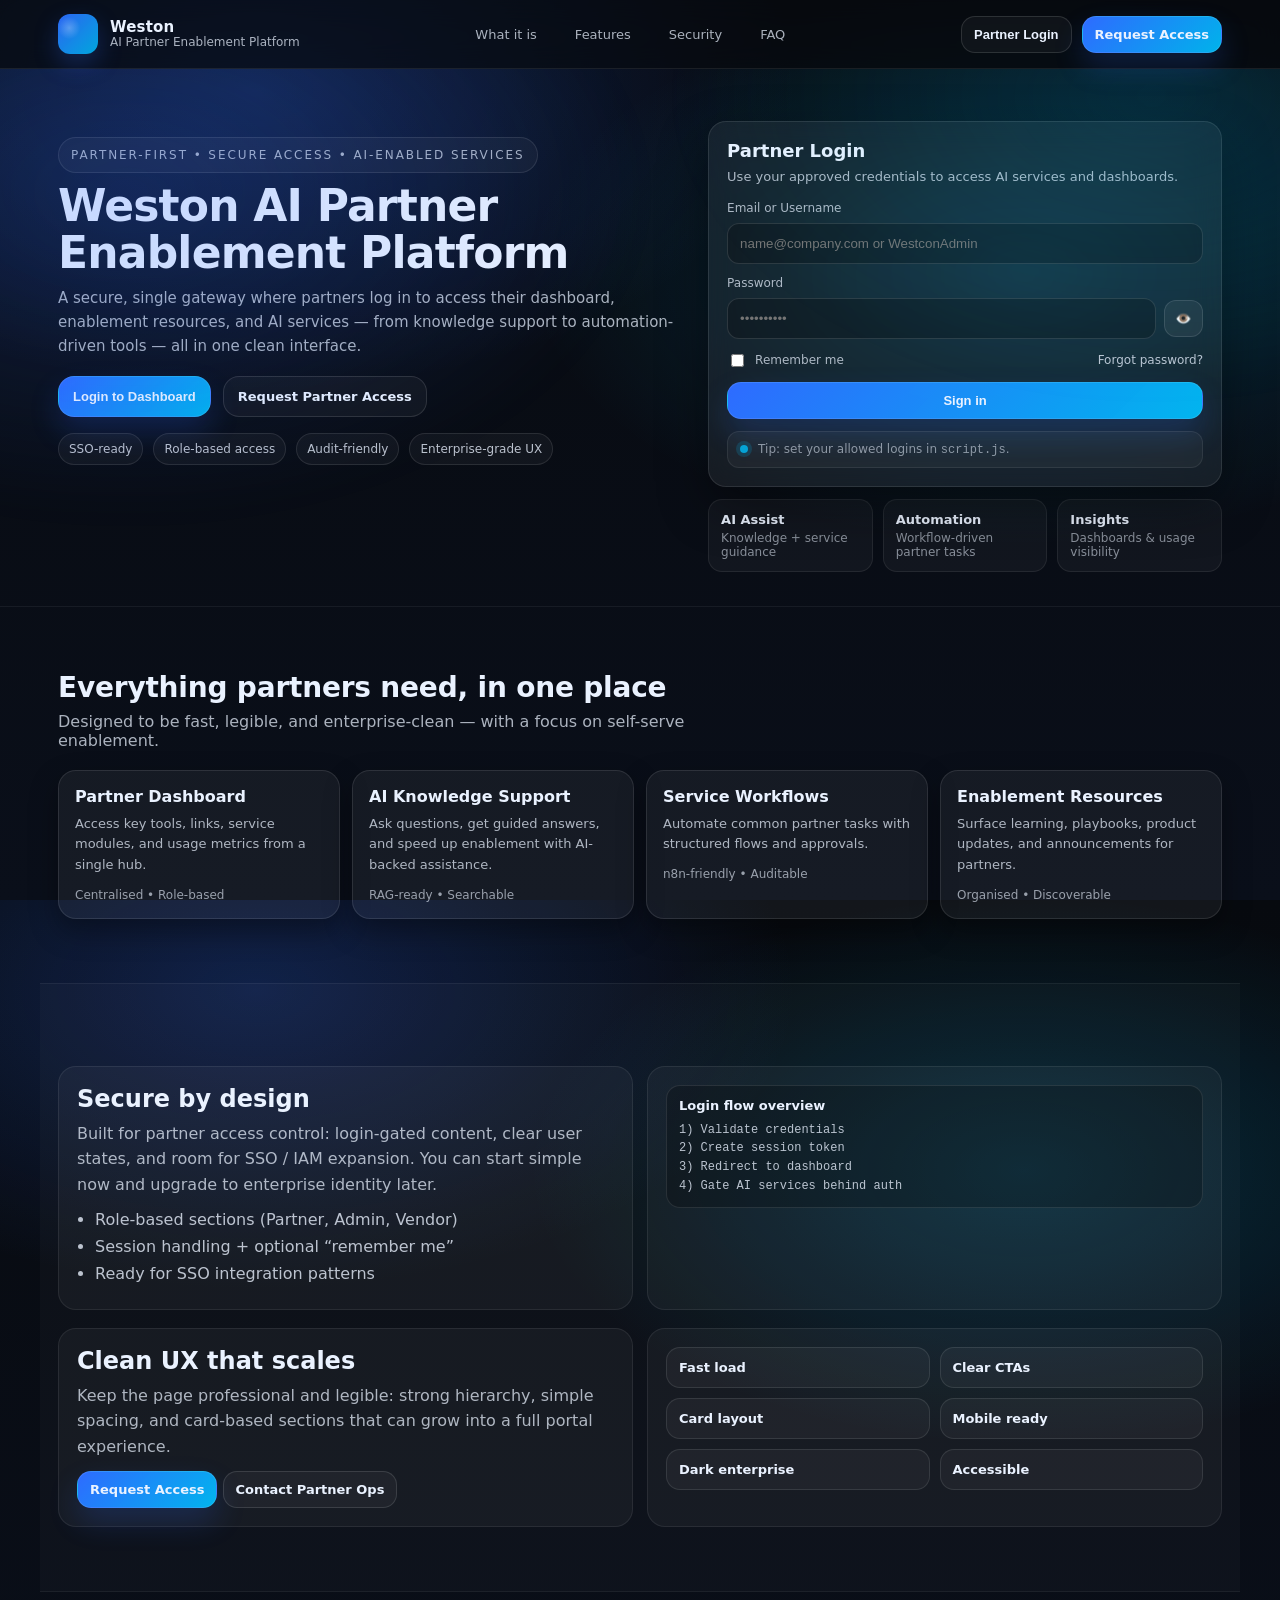
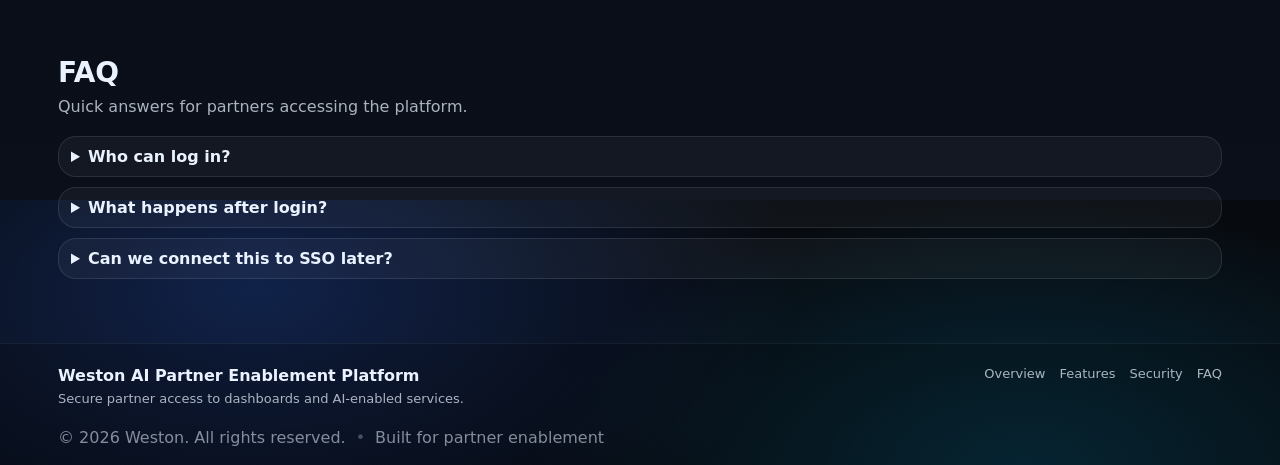
==== index.html @ 0a72ae4d "Update index.html" ====
<!DOCTYPE html>
<html lang="en">
<head>
  <meta charset="UTF-8" />
  <meta name="viewport" content="width=device-width, initial-scale=1.0"/>
  <title>Weston AI Partner Enablement Platform</title>
  <link rel="stylesheet" href="style.css"/>
</head>
<body>
  <!-- Top Nav -->
  <header class="topbar">
    <div class="topbar-inner">
      <a class="brand" href="#">
        <span class="brand-mark" aria-hidden="true"></span>
        <span class="brand-text">
          <span class="brand-name">Weston</span>
          <span class="brand-sub">AI Partner Enablement Platform</span>
        </span>
      </a>

      <nav class="nav">
        <a href="#what" class="nav-link">What it is</a>
        <a href="#features" class="nav-link">Features</a>
        <a href="#security" class="nav-link">Security</a>
        <a href="#faq" class="nav-link">FAQ</a>
      </nav>

      <div class="nav-actions">
        <button class="btn btn-ghost" id="openLoginTop">Partner Login</button>
        <a class="btn btn-primary" href="#request">Request Access</a>
      </div>

      <button class="hamburger" id="hamburger" aria-label="Open menu">
        <span></span><span></span><span></span>
      </button>
    </div>

    <div class="mobile-nav hidden" id="mobileNav">
      <a href="#what" class="mobile-link">What it is</a>
      <a href="#features" class="mobile-link">Features</a>
      <a href="#security" class="mobile-link">Security</a>
      <a href="#faq" class="mobile-link">FAQ</a>
      <div class="mobile-actions">
        <button class="btn btn-ghost" id="openLoginMobile">Partner Login</button>
        <a class="btn btn-primary" href="#request">Request Access</a>
      </div>
    </div>
  </header>

  <!-- Hero -->
  <main class="page">
    <section class="hero">
      <div class="hero-inner">
        <div class="hero-copy">
          <p class="eyebrow">Partner-first • Secure access • AI-enabled services</p>
          <h1 class="hero-title">Weston AI Partner Enablement Platform</h1>
          <p class="hero-lead" id="what">
            A secure, single gateway where partners log in to access their dashboard, enablement resources,
            and AI services — from knowledge support to automation-driven tools — all in one clean interface.
          </p>

          <div class="hero-cta">
            <button class="btn btn-primary btn-lg" id="openLoginHero">Login to Dashboard</button>
            <a class="btn btn-ghost btn-lg" href="#request">Request Partner Access</a>
          </div>

          <div class="hero-trust">
            <div class="trust-pill">SSO-ready</div>
            <div class="trust-pill">Role-based access</div>
            <div class="trust-pill">Audit-friendly</div>
            <div class="trust-pill">Enterprise-grade UX</div>
          </div>
        </div>

        <div class="hero-panel">
          <div class="panel-card">
            <div class="panel-head">
              <h3>Partner Login</h3>
              <p>Use your approved credentials to access AI services and dashboards.</p>
            </div>

            <form class="login-form" id="loginForm" autocomplete="on">
              <label class="field">
                <span>Email or Username</span>
                <input type="text" id="email" placeholder="name@company.com or WestconAdmin" required />
              </label>

              <label class="field">
                <span>Password</span>
                <div class="password-wrap">
                  <input type="password" id="password" placeholder="••••••••••" required />
                  <button type="button" class="icon-btn" id="togglePw" aria-label="Show password">👁️</button>
                </div>
              </label>

              <div class="form-row">
                <label class="check">
                  <input type="checkbox" id="remember" />
                  <span>Remember me</span>
                </label>
                <a class="link" href="#" id="forgotLink">Forgot password?</a>
              </div>

              <button type="submit" class="btn btn-primary btn-block">Sign in</button>

              <div class="form-hint">
                <span class="dot"></span>
                <span id="loginHint">Tip: set your allowed logins in <code>script.js</code>.</span>
              </div>

              <div class="alert hidden" id="alert"></div>

              <div class="success hidden" id="successBox">
                <div class="success-title">Login successful</div>
                <div class="success-sub">You can proceed to your partner dashboard.</div>
                <a class="btn btn-ghost btn-block" href="dashboard.html">Continue to Dashboard</a>
              </div>
            </form>
          </div>

          <div class="panel-mini">
            <div class="mini-item">
              <div class="mini-kpi">AI Assist</div>
              <div class="mini-desc">Knowledge + service guidance</div>
            </div>
            <div class="mini-item">
              <div class="mini-kpi">Automation</div>
              <div class="mini-desc">Workflow-driven partner tasks</div>
            </div>
            <div class="mini-item">
              <div class="mini-kpi">Insights</div>
              <div class="mini-desc">Dashboards & usage visibility</div>
            </div>
          </div>
        </div>
      </div>

      <div class="hero-bg" aria-hidden="true"></div>
    </section>

    <!-- Feature Cards -->
    <section class="section" id="features">
      <div class="section-head">
        <h2>Everything partners need, in one place</h2>
        <p>Designed to be fast, legible, and enterprise-clean — with a focus on self-serve enablement.</p>
      </div>

      <div class="cards">
        <article class="card">
          <h3>Partner Dashboard</h3>
          <p>Access key tools, links, service modules, and usage metrics from a single hub.</p>
          <div class="card-meta">Centralised • Role-based</div>
        </article>

        <article class="card">
          <h3>AI Knowledge Support</h3>
          <p>Ask questions, get guided answers, and speed up enablement with AI-backed assistance.</p>
          <div class="card-meta">RAG-ready • Searchable</div>
        </article>

        <article class="card">
          <h3>Service Workflows</h3>
          <p>Automate common partner tasks with structured flows and approvals.</p>
          <div class="card-meta">n8n-friendly • Auditable</div>
        </article>

        <article class="card">
          <h3>Enablement Resources</h3>
          <p>Surface learning, playbooks, product updates, and announcements for partners.</p>
          <div class="card-meta">Organised • Discoverable</div>
        </article>
      </div>
    </section>

    <!-- Alternating Blocks -->
    <section class="section alt" id="security">
      <div class="alt-row">
        <div class="alt-copy">
          <h2>Secure by design</h2>
          <p>
            Built for partner access control: login-gated content, clear user states, and room for SSO / IAM expansion.
            You can start simple now and upgrade to enterprise identity later.
          </p>
          <ul class="ticks">
            <li>Role-based sections (Partner, Admin, Vendor)</li>
            <li>Session handling + optional “remember me”</li>
            <li>Ready for SSO integration patterns</li>
          </ul>
        </div>
        <div class="alt-box">
          <div class="codebox">
            <div class="codebox-title">Login flow overview</div>
            <pre><code>1) Validate credentials
2) Create session token
3) Redirect to dashboard
4) Gate AI services behind auth</code></pre>
          </div>
        </div>
      </div>

      <div class="alt-row reverse">
        <div class="alt-copy">
          <h2>Clean UX that scales</h2>
          <p>
            Keep the page professional and legible: strong hierarchy, simple spacing, and card-based sections that can
            grow into a full portal experience.
          </p>
          <div class="cta-inline" id="request">
            <a class="btn btn-primary" href="#">Request Access</a>
            <a class="btn btn-ghost" href="#">Contact Partner Ops</a>
          </div>
        </div>
        <div class="alt-box">
          <div class="grid-badges">
            <div class="badge">Fast load</div>
            <div class="badge">Clear CTAs</div>
            <div class="badge">Card layout</div>
            <div class="badge">Mobile ready</div>
            <div class="badge">Dark enterprise</div>
            <div class="badge">Accessible</div>
          </div>
        </div>
      </div>
    </section>

    <!-- FAQ -->
    <section class="section" id="faq">
      <div class="section-head">
        <h2>FAQ</h2>
        <p>Quick answers for partners accessing the platform.</p>
      </div>

      <div class="faq">
        <details class="faq-item">
          <summary>Who can log in?</summary>
          <p>Approved partners with credentials provisioned by Partner Ops (or SSO when enabled).</p>
        </details>

        <details class="faq-item">
          <summary>What happens after login?</summary>
          <p>You’ll be redirected to your partner dashboard where AI services and tools are available.</p>
        </details>

        <details class="faq-item">
          <summary>Can we connect this to SSO later?</summary>
          <p>Yes — this front-end is designed to easily swap local login logic for SSO/IAM validation.</p>
        </details>
      </div>
    </section>

    <!-- Footer -->
    <footer class="footer">
      <div class="footer-inner">
        <div class="footer-left">
          <div class="footer-brand">Weston AI Partner Enablement Platform</div>
          <div class="footer-sub">Secure partner access to dashboards and AI-enabled services.</div>
        </div>
        <div class="footer-right">
          <a href="#what">Overview</a>
          <a href="#features">Features</a>
          <a href="#security">Security</a>
          <a href="#faq">FAQ</a>
        </div>
      </div>
      <div class="footer-bottom">
        <span>© <span id="year"></span> Weston. All rights reserved.</span>
        <span class="sep">•</span>
        <span class="muted">Built for partner enablement</span>
      </div>
    </footer>
  </main>

  <script src="script.js"></script>
</body>
</html>
---- style.css ----
:root{
  --bg0:#070A0F;
  --bg1:#0A0F1A;
  --panel: rgba(255,255,255,.06);
  --panel2: rgba(255,255,255,.08);
  --stroke: rgba(255,255,255,.10);
  --text:#EAF2FF;
  --muted: rgba(234,242,255,.72);
  --muted2: rgba(234,242,255,.55);

  /* Corporate accents (clean, enterprise) */
  --accent:#2E6BFF;
  --accent2:#00C2FF;
  --good:#2EE59D;
  --warn:#FFB020;

  --radius: 18px;
  --shadow: 0 18px 50px rgba(0,0,0,.40);
  --shadow2: 0 12px 28px rgba(0,0,0,.34);
  --max: 1200px;
}

*{ box-sizing:border-box; }
html,body{ height:100%; }
body{
  margin:0;
  font-family: ui-sans-serif, system-ui, -apple-system, Segoe UI, Roboto, Inter, Arial, sans-serif;
  color:var(--text);
  background:
    radial-gradient(900px 500px at 20% 10%, rgba(46,107,255,.24), transparent 60%),
    radial-gradient(900px 500px at 80% 30%, rgba(0,194,255,.18), transparent 55%),
    linear-gradient(180deg, var(--bg0), var(--bg1));
}

/* ===== Topbar ===== */
.topbar{
  position:sticky; top:0; z-index:40;
  backdrop-filter: blur(14px);
  background: rgba(7,10,15,.62);
  border-bottom: 1px solid rgba(255,255,255,.08);
}
.topbar-inner{
  max-width: var(--max);
  margin:0 auto;
  padding: 14px 18px;
  display:flex;
  align-items:center;
  justify-content:space-between;
  gap: 14px;
}

.brand{ display:flex; align-items:center; gap:12px; text-decoration:none; color:var(--text); }
.brand-mark{
  width:40px; height:40px; border-radius: 12px;
  background:
    radial-gradient(16px 16px at 28% 35%, rgba(255,255,255,.25), transparent 70%),
    linear-gradient(135deg, rgba(46,107,255,.95), rgba(0,194,255,.85));
  box-shadow: 0 10px 24px rgba(46,107,255,.25);
}
.brand-text{ display:flex; flex-direction:column; line-height:1.1; }
.brand-name{ font-weight:800; letter-spacing:.2px; font-size:15px; }
.brand-sub{ font-size:12px; color:var(--muted); }

.nav{ display:flex; gap:18px; align-items:center; }
.nav-link{
  color: var(--muted);
  text-decoration:none;
  font-size: 13px;
  padding: 8px 10px;
  border-radius: 10px;
}
.nav-link:hover{ background: rgba(255,255,255,.06); color: var(--text); }

.nav-actions{ display:flex; gap:10px; align-items:center; }

.hamburger{
  display:none;
  border: 1px solid rgba(255,255,255,.12);
  background: rgba(255,255,255,.06);
  border-radius: 12px;
  padding: 10px;
  cursor:pointer;
}
.hamburger span{ display:block; width:18px; height:2px; background: rgba(255,255,255,.8); margin:4px 0; }

.mobile-nav{
  max-width: var(--max);
  margin: 0 auto;
  padding: 0 18px 14px;
  display:flex;
  flex-direction:column;
  gap: 10px;
}
.mobile-link{
  color: var(--muted);
  text-decoration:none;
  padding: 10px 12px;
  border-radius: 12px;
  border: 1px solid rgba(255,255,255,.08);
  background: rgba(255,255,255,.04);
}
.mobile-link:hover{ color: var(--text); background: rgba(255,255,255,.06); }
.mobile-actions{ display:flex; gap:10px; }

/* ===== Layout ===== */
.page{ width:100%; }
.section{
  max-width: var(--max);
  margin: 0 auto;
  padding: 64px 18px;
}
.section-head{
  display:flex; flex-direction:column; gap:8px;
  margin-bottom: 20px;
}
.section-head h2{ margin:0; font-size: 28px; letter-spacing:-.2px; }
.section-head p{ margin:0; color: var(--muted); max-width: 70ch; }

/* ===== Hero ===== */
.hero{
  position:relative;
  overflow:hidden;
  border-bottom: 1px solid rgba(255,255,255,.06);
}
.hero-inner{
  max-width: var(--max);
  margin: 0 auto;
  padding: 52px 18px 34px;
  display:grid;
  grid-template-columns: 1.1fr .9fr;
  gap: 22px;
  align-items: start;
}
.hero-copy{ padding-top: 16px; }
.eyebrow{
  margin:0 0 10px;
  display:inline-flex;
  gap: 10px;
  font-size: 12px;
  letter-spacing:.16em;
  text-transform: uppercase;
  color: rgba(234,242,255,.70);
  border: 1px solid rgba(255,255,255,.10);
  background: rgba(255,255,255,.04);
  padding: 10px 12px;
  border-radius: 999px;
}
.hero-title{
  margin: 0 0 10px;
  font-size: 44px;
  line-height: 1.06;
  letter-spacing: -0.8px;
}
.hero-lead{
  margin: 0 0 18px;
  color: var(--muted);
  font-size: 15px;
  line-height: 1.6;
  max-width: 65ch;
}
.hero-cta{ display:flex; gap:12px; flex-wrap:wrap; margin-bottom: 16px; }
.hero-trust{ display:flex; gap:10px; flex-wrap:wrap; }
.trust-pill{
  font-size: 12px;
  color: rgba(234,242,255,.78);
  border: 1px solid rgba(255,255,255,.10);
  background: rgba(255,255,255,.04);
  padding: 8px 10px;
  border-radius: 999px;
}

.hero-panel{ display:flex; flex-direction:column; gap: 12px; }
.panel-card{
  border-radius: var(--radius);
  border: 1px solid rgba(255,255,255,.10);
  background: rgba(255,255,255,.06);
  backdrop-filter: blur(14px);
  box-shadow: var(--shadow);
  padding: 18px;
}
.panel-head h3{ margin:0 0 6px; font-size: 18px; }
.panel-head p{ margin:0; color: var(--muted); font-size: 13px; line-height:1.5; }

.panel-mini{
  display:grid;
  grid-template-columns: repeat(3, 1fr);
  gap: 10px;
}
.mini-item{
  border-radius: 14px;
  border: 1px solid rgba(255,255,255,.08);
  background: rgba(255,255,255,.04);
  padding: 12px;
}
.mini-kpi{ font-weight: 800; font-size: 13px; }
.mini-desc{ color: var(--muted2); font-size: 12px; margin-top: 4px; }

.hero-bg{
  position:absolute; inset:-40% -30%;
  background:
    radial-gradient(800px 500px at 25% 35%, rgba(46,107,255,.20), transparent 65%),
    radial-gradient(800px 500px at 75% 25%, rgba(0,194,255,.14), transparent 60%);
  filter: blur(18px);
  pointer-events:none;
}

/* ===== Forms ===== */
.login-form{ margin-top: 14px; display:flex; flex-direction:column; gap: 12px; }
.field{ display:flex; flex-direction:column; gap: 8px; }
.field span{ font-size: 12px; color: var(--muted); }
.field input{
  width:100%;
  padding: 12px 12px;
  border-radius: 12px;
  border: 1px solid rgba(255,255,255,.12);
  background: rgba(0,0,0,.22);
  color: var(--text);
  outline: none;
}
.field input:focus{
  border-color: rgba(46,107,255,.55);
  box-shadow: 0 0 0 4px rgba(46,107,255,.16);
}

.password-wrap{ display:flex; gap: 8px; align-items:center; }
.password-wrap input{ flex:1; }
.icon-btn{
  border: 1px solid rgba(255,255,255,.12);
  background: rgba(255,255,255,.06);
  color: var(--text);
  border-radius: 12px;
  padding: 10px 10px;
  cursor:pointer;
}
.icon-btn:hover{ background: rgba(255,255,255,.10); }

.form-row{
  display:flex;
  align-items:center;
  justify-content:space-between;
  gap: 10px;
}
.check{ display:flex; align-items:center; gap: 8px; color: var(--muted); font-size: 12px; }
.check input{ accent-color: var(--accent); }

.link{
  color: rgba(234,242,255,.78);
  font-size: 12px;
  text-decoration:none;
}
.link:hover{ color: var(--text); text-decoration:underline; }

.form-hint{
  display:flex; align-items:center; gap: 10px;
  font-size: 12px;
  color: var(--muted2);
  border: 1px solid rgba(255,255,255,.08);
  background: rgba(255,255,255,.04);
  padding: 10px 12px;
  border-radius: 12px;
}
.form-hint .dot{ width:8px; height:8px; border-radius: 999px; background: rgba(0,194,255,.8); box-shadow: 0 0 0 4px rgba(0,194,255,.16); }
code{ font-family: ui-monospace, SFMono-Regular, Menlo, Consolas, "Liberation Mono", monospace; font-size: 12px; }

.alert{
  border-radius: 12px;
  padding: 10px 12px;
  border: 1px solid rgba(255,176,32,.35);
  background: rgba(255,176,32,.10);
  color: rgba(255,236,204,.95);
  font-size: 12px;
}

.success{
  margin-top: 8px;
  border-radius: 14px;
  padding: 12px;
  border: 1px solid rgba(46,229,157,.28);
  background: rgba(46,229,157,.10);
}
.success-title{ font-weight: 800; }
.success-sub{ color: rgba(234,242,255,.75); font-size: 12px; margin: 4px 0 10px; }

/* ===== Buttons ===== */
.btn{
  border: 1px solid transparent;
  background: rgba(255,255,255,.06);
  color: var(--text);
  text-decoration:none;
  display:inline-flex;
  align-items:center;
  justify-content:center;
  gap: 10px;
  padding: 10px 12px;
  border-radius: 14px;
  cursor:pointer;
  font-weight: 700;
  font-size: 13px;
  transition: transform .08s ease, background .15s ease, border-color .15s ease;
}
.btn:hover{ transform: translateY(-1px); background: rgba(255,255,255,.09); }
.btn:active{ transform: translateY(0); }

.btn-primary{
  background: linear-gradient(135deg, rgba(46,107,255,1), rgba(0,194,255,.92));
  border-color: rgba(255,255,255,.10);
  box-shadow: 0 14px 30px rgba(46,107,255,.20);
}
.btn-primary:hover{ background: linear-gradient(135deg, rgba(46,107,255,1), rgba(0,194,255,1)); }

.btn-ghost{
  border-color: rgba(255,255,255,.12);
  background: rgba(255,255,255,.04);
}
.btn-lg{ padding: 12px 14px; border-radius: 16px; }
.btn-block{ width:100%; }

.hidden{ display:none !important; }

/* ===== Cards ===== */
.cards{
  display:grid;
  grid-template-columns: repeat(4, 1fr);
  gap: 12px;
}
.card{
  border-radius: var(--radius);
  border: 1px solid rgba(255,255,255,.10);
  background: rgba(255,255,255,.05);
  padding: 16px;
  box-shadow: var(--shadow2);
}
.card h3{ margin: 0 0 8px; font-size: 16px; }
.card p{ margin: 0 0 12px; color: var(--muted); font-size: 13px; line-height: 1.6; }
.card-meta{ color: rgba(234,242,255,.62); font-size: 12px; }

/* ===== Alternating blocks ===== */
.alt{
  border-top: 1px solid rgba(255,255,255,.06);
  border-bottom: 1px solid rgba(255,255,255,.06);
  background: rgba(255,255,255,.02);
}
.alt-row{
  display:grid;
  grid-template-columns: 1fr 1fr;
  gap: 14px;
  align-items: stretch;
  margin-top: 18px;
}
.alt-row.reverse{ grid-template-columns: 1fr 1fr; }
.alt-copy{
  border-radius: var(--radius);
  border: 1px solid rgba(255,255,255,.08);
  background: rgba(255,255,255,.04);
  padding: 18px;
}
.alt-copy h2{ margin:0 0 8px; }
.alt-copy p{ margin:0 0 12px; color: var(--muted); line-height:1.6; }

.ticks{ margin: 0; padding-left: 18px; color: rgba(234,242,255,.78); }
.ticks li{ margin: 8px 0; }

.alt-box{
  border-radius: var(--radius);
  border: 1px solid rgba(255,255,255,.08);
  background: rgba(255,255,255,.04);
  padding: 18px;
}
.codebox{
  border-radius: 14px;
  border: 1px solid rgba(255,255,255,.10);
  background: rgba(0,0,0,.22);
  padding: 12px;
}
.codebox-title{ font-weight: 800; font-size: 13px; margin-bottom: 8px; }
pre{ margin:0; overflow:auto; }
pre code{ color: rgba(234,242,255,.78); font-size: 12px; line-height:1.55; }

.grid-badges{
  display:grid;
  grid-template-columns: repeat(2, 1fr);
  gap: 10px;
}
.badge{
  border-radius: 14px;
  border: 1px solid rgba(255,255,255,.10);
  background: rgba(255,255,255,.04);
  padding: 12px;
  font-weight: 800;
  font-size: 13px;
}

/* ===== FAQ ===== */
.faq{ display:grid; gap: 10px; }
.faq-item{
  border-radius: var(--radius);
  border: 1px solid rgba(255,255,255,.10);
  background: rgba(255,255,255,.04);
  padding: 10px 12px;
}
.faq-item summary{
  cursor:pointer;
  font-weight: 800;
  outline:none;
}
.faq-item p{ margin: 10px 0 0; color: var(--muted); line-height:1.6; }

/* ===== Footer ===== */
.footer{
  border-top: 1px solid rgba(255,255,255,.06);
  background: rgba(0,0,0,.18);
}
.footer-inner{
  max-width: var(--max);
  margin: 0 auto;
  padding: 22px 18px;
  display:flex;
  align-items:flex-start;
  justify-content:space-between;
  gap: 16px;
}
.footer-brand{ font-weight: 900; }
.footer-sub{ color: var(--muted); margin-top: 6px; font-size: 13px; }
.footer-right{ display:flex; gap: 14px; flex-wrap:wrap; }
.footer-right a{ color: var(--muted); text-decoration:none; font-size: 13px; }
.footer-right a:hover{ color: var(--text); }

.footer-bottom{
  max-width: var(--max);
  margin: 0 auto;
  padding: 0 18px 18px;
  color: var(--muted2);
  display:flex;
  align-items:center;
  gap: 10px;
}
.sep{ opacity:.5; }
.muted{ color: var(--muted2); }

/* ===== Responsive ===== */
@media (max-width: 980px){
  .nav{ display:none; }
  .hamburger{ display:block; }
  .hero-inner{ grid-template-columns: 1fr; }
  .panel-mini{ grid-template-columns: 1fr; }
  .cards{ grid-template-columns: repeat(2, 1fr); }
  .alt-row{ grid-template-columns: 1fr; }
}
@media (max-width: 560px){
  .cards{ grid-template-columns: 1fr; }
  .nav-actions{ display:none; }
}
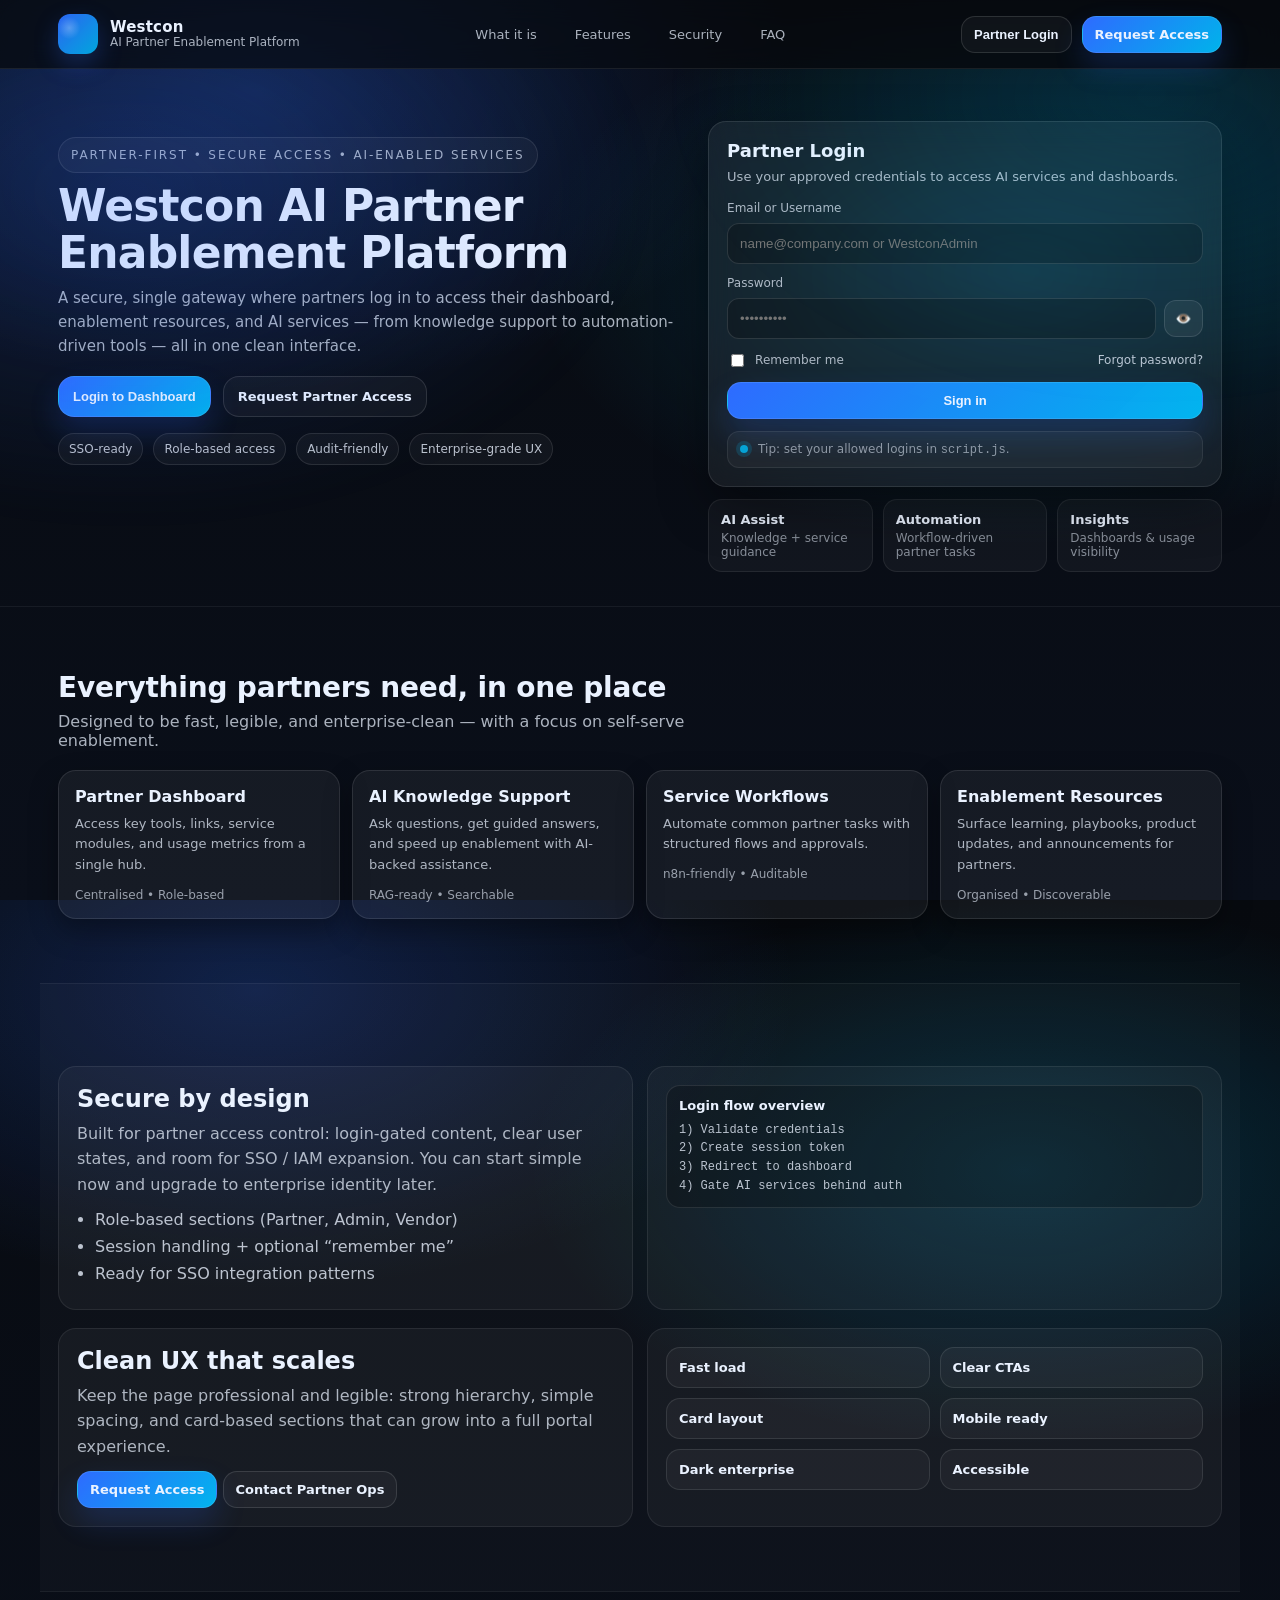
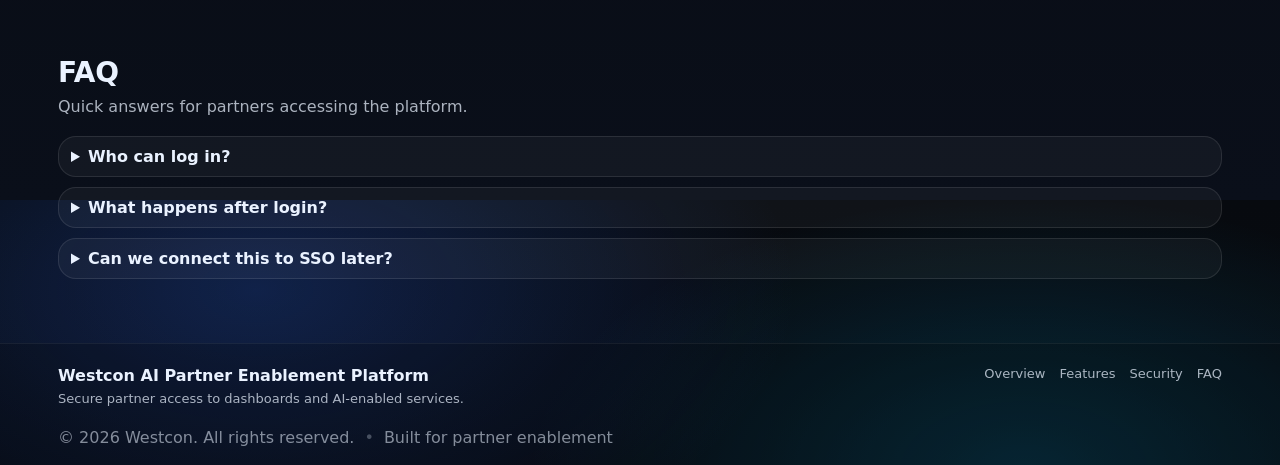
==== commit 33fb10eb: "Update index.html" ====
--- a/index.html
+++ b/index.html
@@ -3,7 +3,7 @@
 <head>
   <meta charset="UTF-8" />
   <meta name="viewport" content="width=device-width, initial-scale=1.0"/>
-  <title>Weston AI Partner Enablement Platform</title>
+  <title>Westcon AI Partner Enablement Platform</title>
   <link rel="stylesheet" href="style.css"/>
 </head>
 <body>
@@ -13,7 +13,7 @@
       <a class="brand" href="#">
         <span class="brand-mark" aria-hidden="true"></span>
         <span class="brand-text">
-          <span class="brand-name">Weston</span>
+          <span class="brand-name">Westcon</span>
           <span class="brand-sub">AI Partner Enablement Platform</span>
         </span>
       </a>
@@ -53,7 +53,7 @@
       <div class="hero-inner">
         <div class="hero-copy">
           <p class="eyebrow">Partner-first • Secure access • AI-enabled services</p>
-          <h1 class="hero-title">Weston AI Partner Enablement Platform</h1>
+          <h1 class="hero-title">Westcon AI Partner Enablement Platform</h1>
           <p class="hero-lead" id="what">
             A secure, single gateway where partners log in to access their dashboard, enablement resources,
             and AI services — from knowledge support to automation-driven tools — all in one clean interface.
@@ -113,7 +113,7 @@
               <div class="success hidden" id="successBox">
                 <div class="success-title">Login successful</div>
                 <div class="success-sub">You can proceed to your partner dashboard.</div>
-                <a class="btn btn-ghost btn-block" href="dashboard.html">Continue to Dashboard</a>
+                <a class="btn btn-ghost btn-block" href="userdashboard.html">Continue to Dashboard</a>
               </div>
             </form>
           </div>
@@ -252,7 +252,7 @@
     <footer class="footer">
       <div class="footer-inner">
         <div class="footer-left">
-          <div class="footer-brand">Weston AI Partner Enablement Platform</div>
+          <div class="footer-brand">Westcon AI Partner Enablement Platform</div>
           <div class="footer-sub">Secure partner access to dashboards and AI-enabled services.</div>
         </div>
         <div class="footer-right">
@@ -263,7 +263,7 @@
         </div>
       </div>
       <div class="footer-bottom">
-        <span>© <span id="year"></span> Weston. All rights reserved.</span>
+        <span>© <span id="year"></span> Westcon. All rights reserved.</span>
         <span class="sep">•</span>
         <span class="muted">Built for partner enablement</span>
       </div>
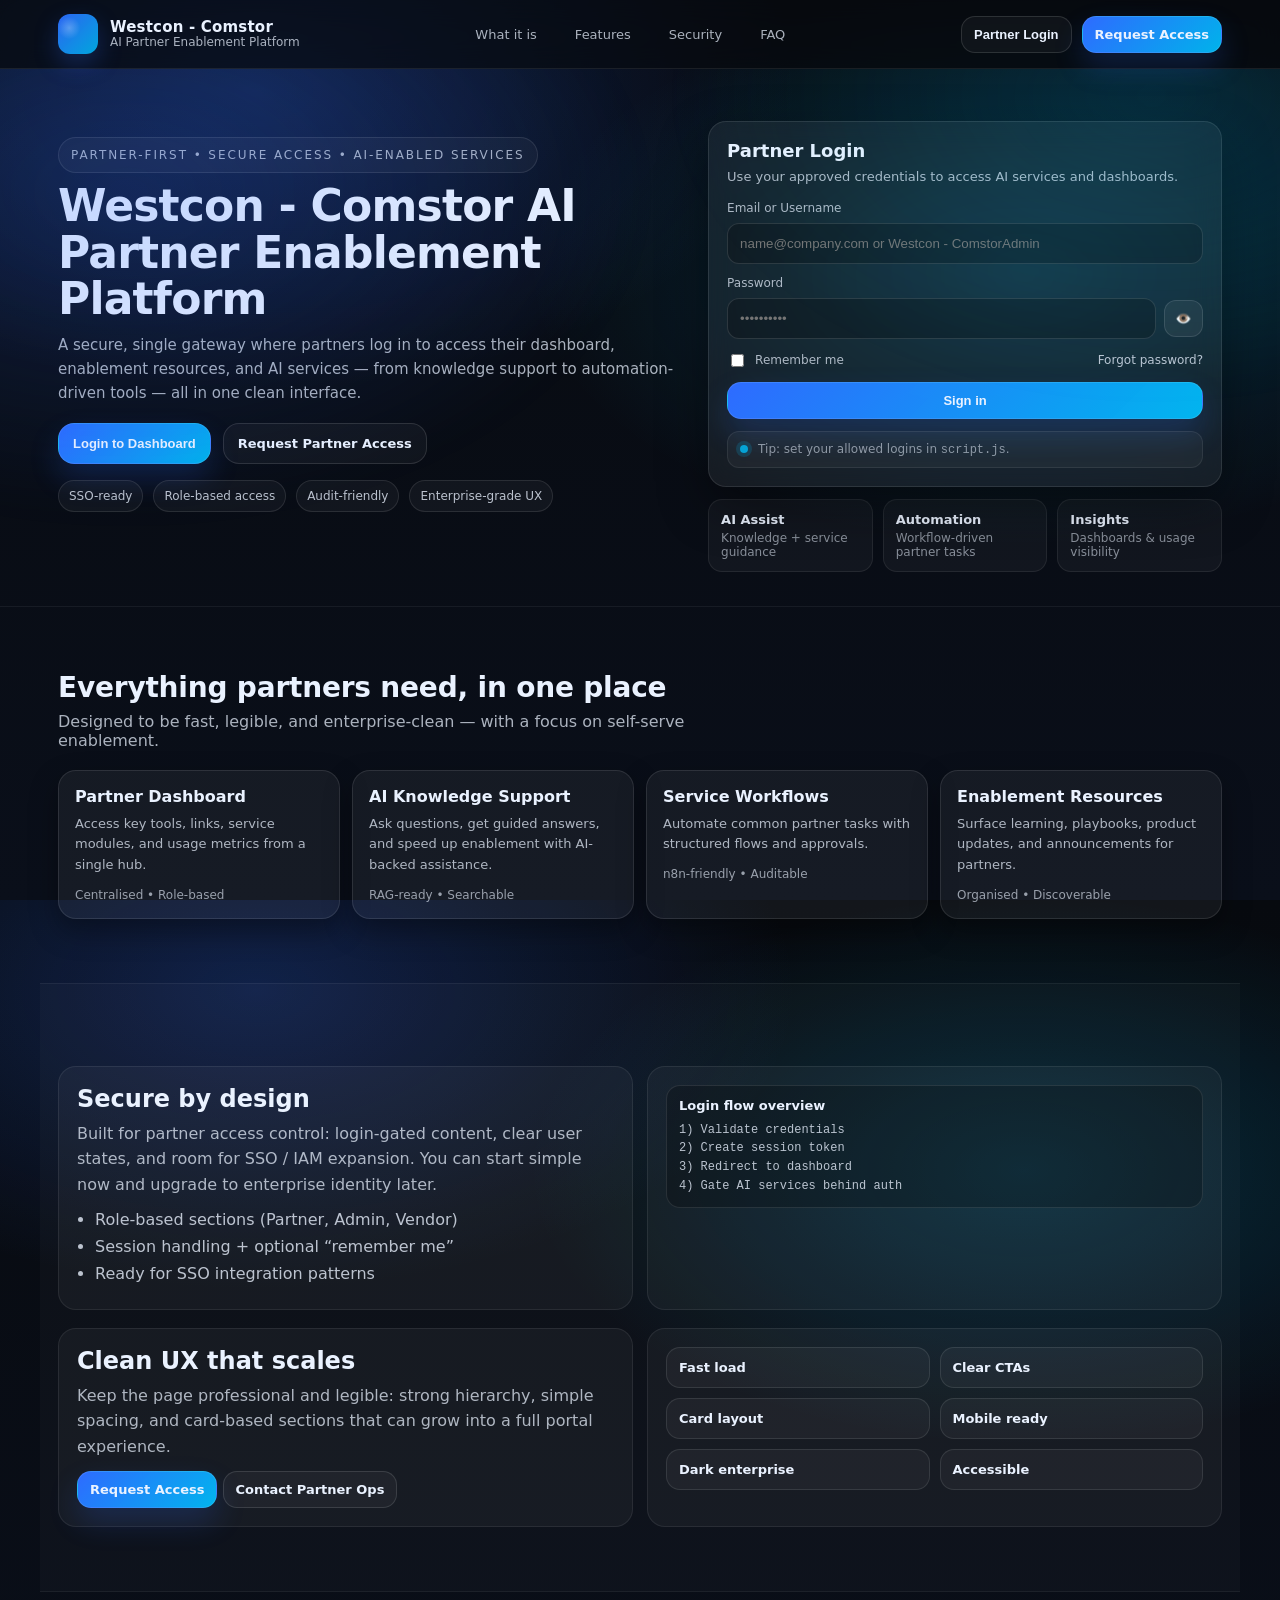
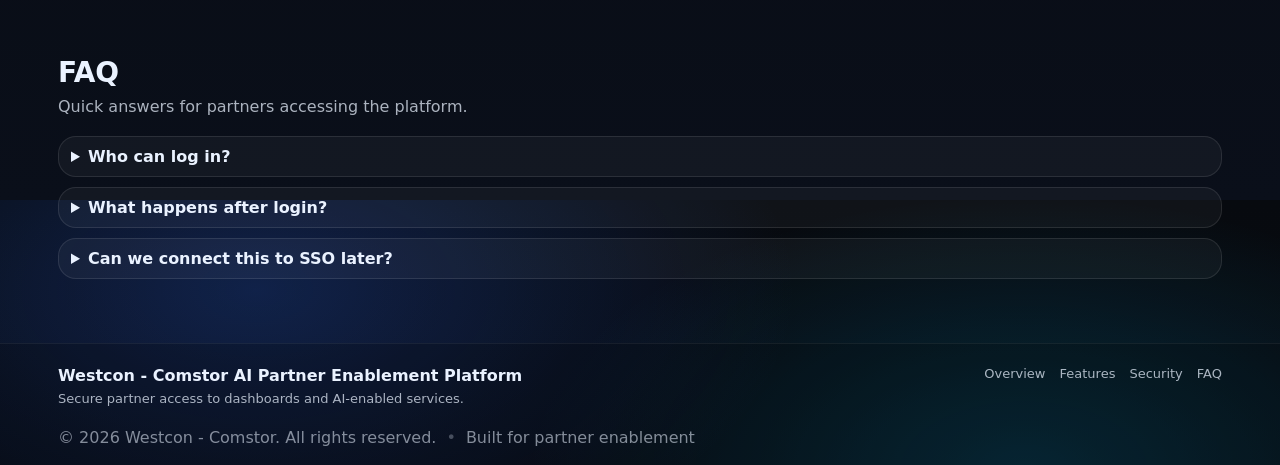
==== commit d8840ddf: "index.html" ====
--- a/index.html
+++ b/index.html
@@ -3,7 +3,7 @@
 <head>
   <meta charset="UTF-8" />
   <meta name="viewport" content="width=device-width, initial-scale=1.0"/>
-  <title>Westcon AI Partner Enablement Platform</title>
+  <title>Westcon - Comstor AI Partner Enablement Platform</title>
   <link rel="stylesheet" href="style.css"/>
 </head>
 <body>
@@ -13,7 +13,7 @@
       <a class="brand" href="#">
         <span class="brand-mark" aria-hidden="true"></span>
         <span class="brand-text">
-          <span class="brand-name">Westcon</span>
+          <span class="brand-name">Westcon - Comstor</span>
           <span class="brand-sub">AI Partner Enablement Platform</span>
         </span>
       </a>
@@ -53,7 +53,7 @@
       <div class="hero-inner">
         <div class="hero-copy">
           <p class="eyebrow">Partner-first • Secure access • AI-enabled services</p>
-          <h1 class="hero-title">Westcon AI Partner Enablement Platform</h1>
+          <h1 class="hero-title">Westcon - Comstor AI Partner Enablement Platform</h1>
           <p class="hero-lead" id="what">
             A secure, single gateway where partners log in to access their dashboard, enablement resources,
             and AI services — from knowledge support to automation-driven tools — all in one clean interface.
@@ -82,7 +82,7 @@
             <form class="login-form" id="loginForm" autocomplete="on">
               <label class="field">
                 <span>Email or Username</span>
-                <input type="text" id="email" placeholder="name@company.com or WestconAdmin" required />
+                <input type="text" id="email" placeholder="name@company.com or Westcon - ComstorAdmin" required />
               </label>
 
               <label class="field">
@@ -252,7 +252,7 @@
     <footer class="footer">
       <div class="footer-inner">
         <div class="footer-left">
-          <div class="footer-brand">Westcon AI Partner Enablement Platform</div>
+          <div class="footer-brand">Westcon - Comstor AI Partner Enablement Platform</div>
           <div class="footer-sub">Secure partner access to dashboards and AI-enabled services.</div>
         </div>
         <div class="footer-right">
@@ -263,7 +263,7 @@
         </div>
       </div>
       <div class="footer-bottom">
-        <span>© <span id="year"></span> Westcon. All rights reserved.</span>
+        <span>© <span id="year"></span> Westcon - Comstor. All rights reserved.</span>
         <span class="sep">•</span>
         <span class="muted">Built for partner enablement</span>
       </div>
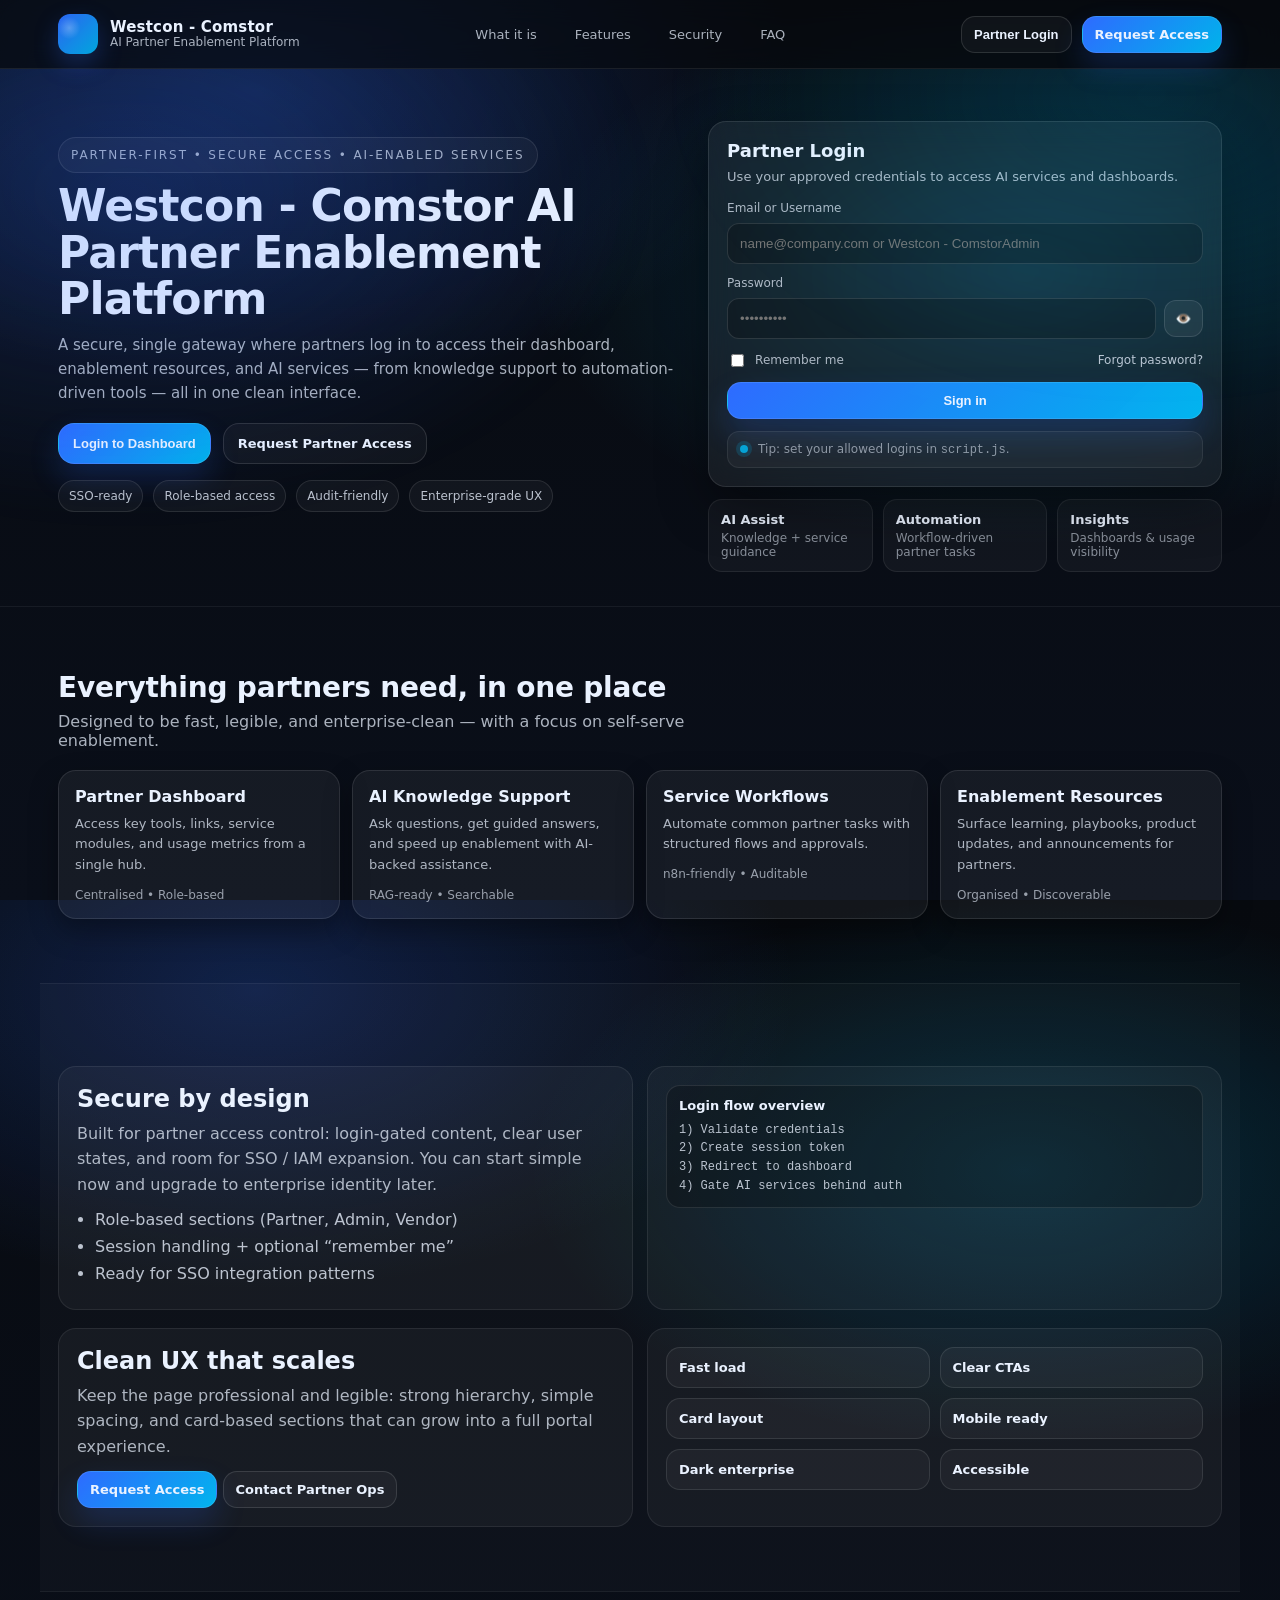
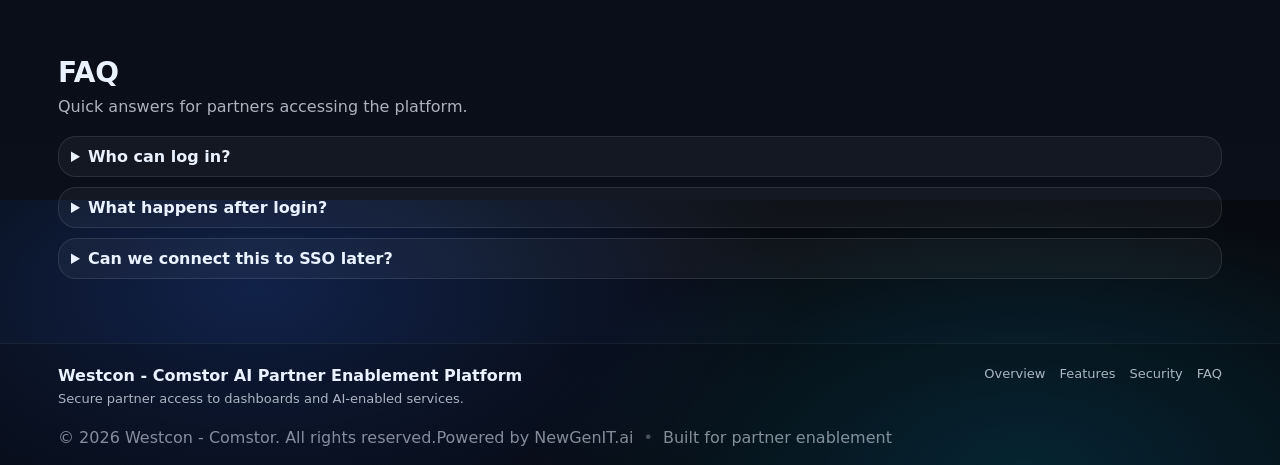
==== commit 075858f4: "index.html" ====
--- a/index.html
+++ b/index.html
@@ -263,7 +263,7 @@
         </div>
       </div>
       <div class="footer-bottom">
-        <span>© <span id="year"></span> Westcon - Comstor. All rights reserved.</span>
+        <span>© <span id="year"></span> Westcon - Comstor. All rights reserved.Powered by NewGenIT.ai</span>
         <span class="sep">•</span>
         <span class="muted">Built for partner enablement</span>
       </div>
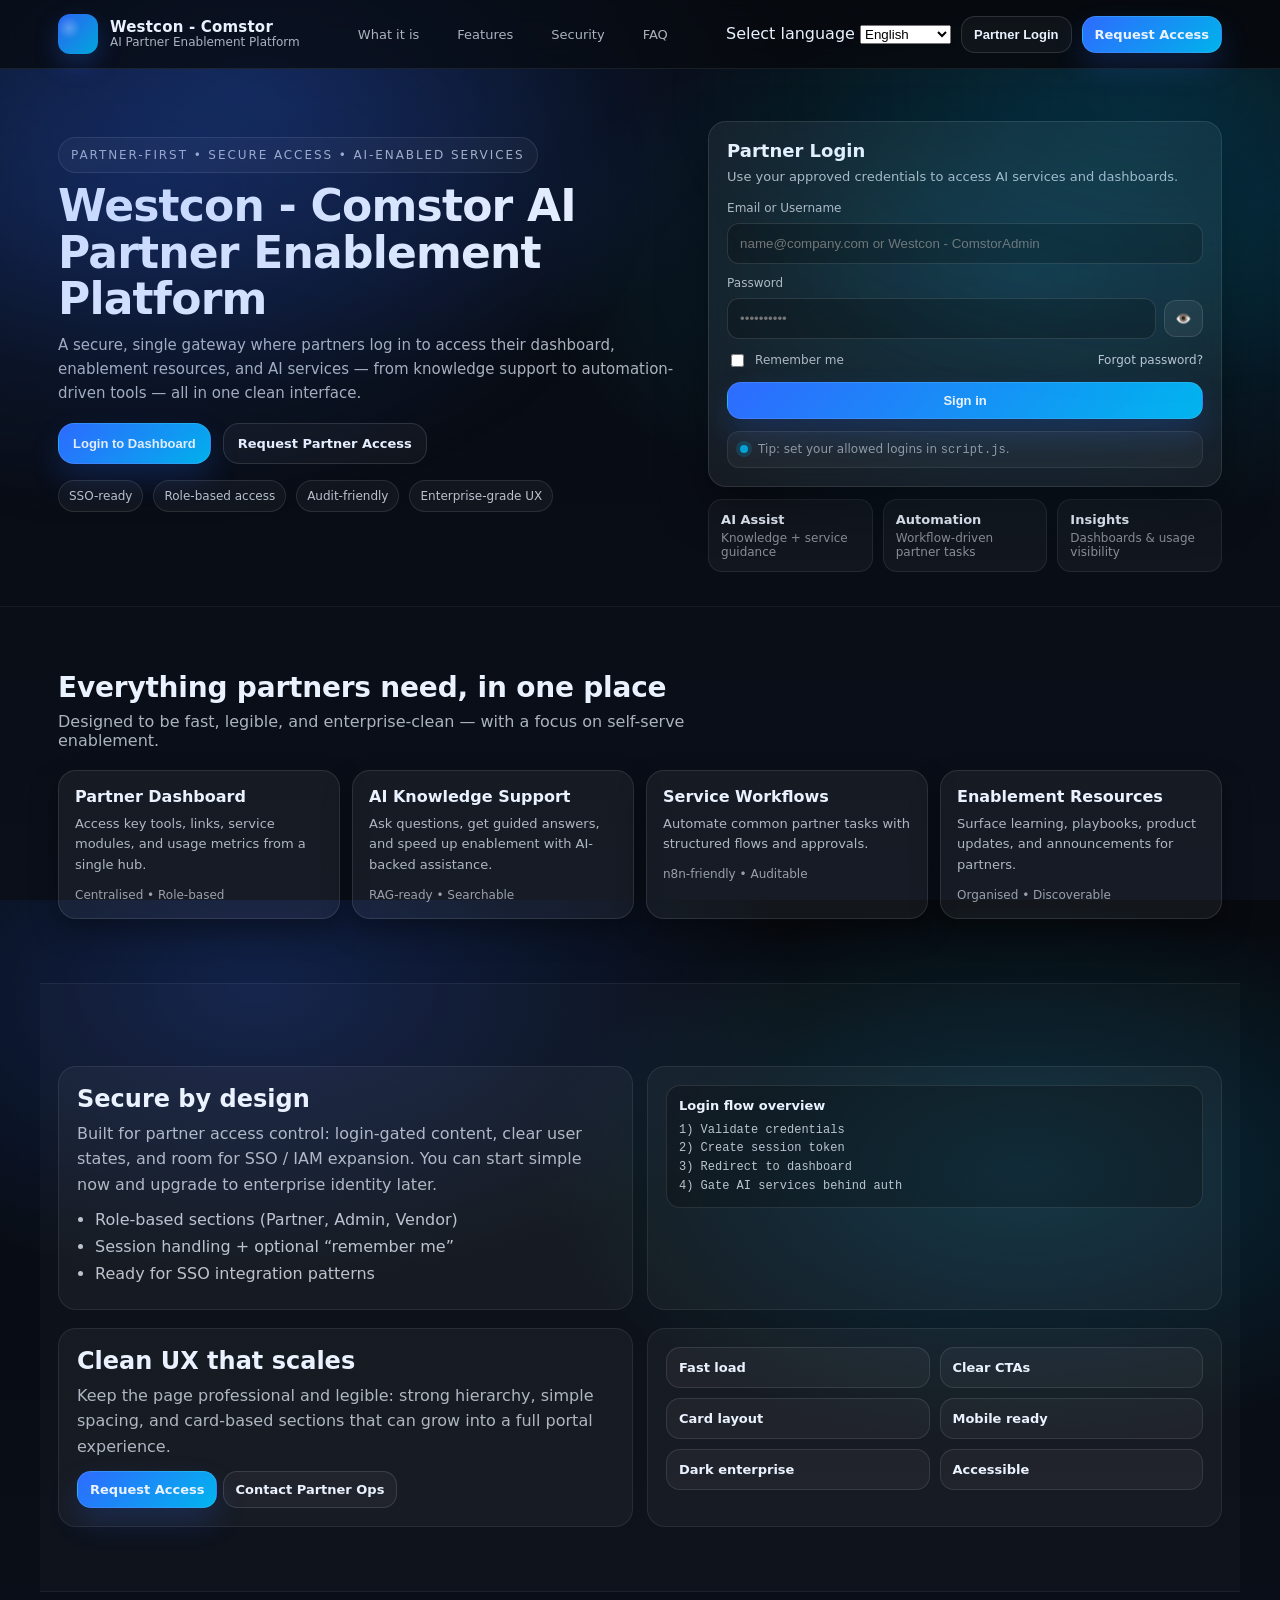
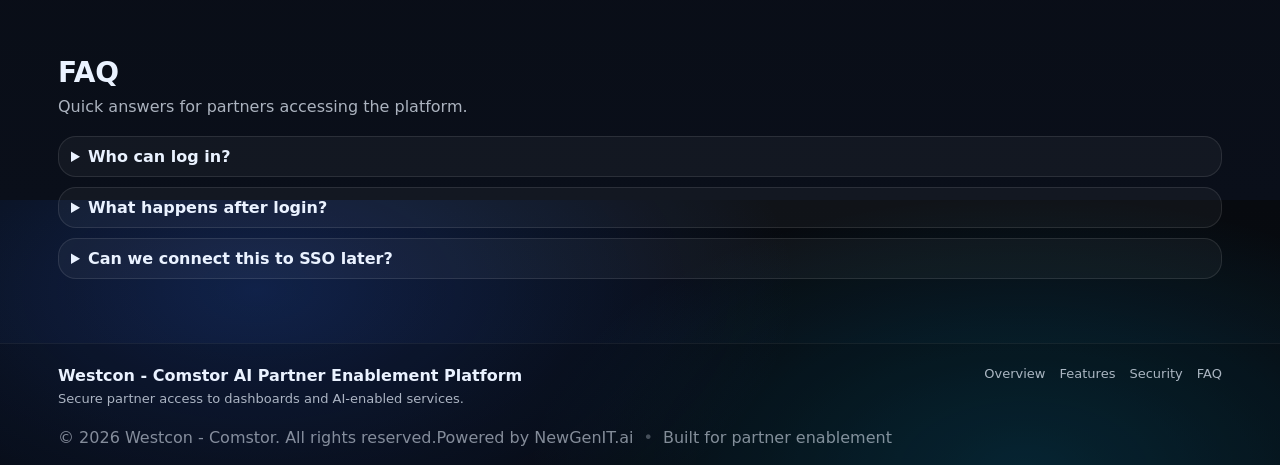
==== commit 010e7764: "Update index.html" ====
--- a/index.html
+++ b/index.html
@@ -19,15 +19,27 @@
       </a>
 
       <nav class="nav">
-        <a href="#what" class="nav-link">What it is</a>
-        <a href="#features" class="nav-link">Features</a>
-        <a href="#security" class="nav-link">Security</a>
-        <a href="#faq" class="nav-link">FAQ</a>
+        <a href="#what" class="nav-link"><span data-i18n="navWhat">What it is</span></a>
+        <a href="#features" class="nav-link"><span data-i18n="navFeatures">Features</span></a>
+        <a href="#security" class="nav-link"><span data-i18n="navSecurity">Security</span></a>
+        <a href="#faq" class="nav-link"><span data-i18n="navFaq">FAQ</span></a>
       </nav>
 
       <div class="nav-actions">
-        <button class="btn btn-ghost" id="openLoginTop">Partner Login</button>
-        <a class="btn btn-primary" href="#request">Request Access</a>
+        <div class="language-switcher">
+          <label for="languageSelect" class="sr-only">Select language</label>
+          <select id="languageSelect" class="language-select" aria-label="Select language">
+            <option value="en">English</option>
+            <option value="af">Afrikaans</option>
+            <option value="zu">Zulu</option>
+            <option value="fr">French</option>
+            <option value="pt">Portuguese</option>
+            <option value="ha">Hausa</option>
+            <option value="yo">Yoruba</option>
+          </select>
+        </div>
+        <button class="btn btn-ghost" id="openLoginTop"><span data-i18n="partnerLogin">Partner Login</span></button>
+        <a class="btn btn-primary" href="#request"><span data-i18n="requestAccess">Request Access</span></a>
       </div>
 
       <button class="hamburger" id="hamburger" aria-label="Open menu">
@@ -52,43 +64,43 @@
     <section class="hero">
       <div class="hero-inner">
         <div class="hero-copy">
-          <p class="eyebrow">Partner-first • Secure access • AI-enabled services</p>
+          <p class="eyebrow"><span data-i18n="eyebrow">Partner-first • Secure access • AI-enabled services</span></p>
           <h1 class="hero-title">Westcon - Comstor AI Partner Enablement Platform</h1>
           <p class="hero-lead" id="what">
-            A secure, single gateway where partners log in to access their dashboard, enablement resources,
-            and AI services — from knowledge support to automation-driven tools — all in one clean interface.
+            <span data-i18n="heroLead">A secure, single gateway where partners log in to access their dashboard, enablement resources,
+            and AI services — from knowledge support to automation-driven tools — all in one clean interface.</span>
           </p>
 
           <div class="hero-cta">
-            <button class="btn btn-primary btn-lg" id="openLoginHero">Login to Dashboard</button>
-            <a class="btn btn-ghost btn-lg" href="#request">Request Partner Access</a>
+            <button class="btn btn-primary btn-lg" id="openLoginHero"><span data-i18n="loginToDashboard">Login to Dashboard</span></button>
+            <a class="btn btn-ghost btn-lg" href="#request"><span data-i18n="requestPartnerAccess">Request Partner Access</span></a>
           </div>
 
           <div class="hero-trust">
-            <div class="trust-pill">SSO-ready</div>
-            <div class="trust-pill">Role-based access</div>
-            <div class="trust-pill">Audit-friendly</div>
-            <div class="trust-pill">Enterprise-grade UX</div>
+            <div class="trust-pill"><span data-i18n="trustSso">SSO-ready</span></div>
+            <div class="trust-pill"><span data-i18n="trustRole">Role-based access</span></div>
+            <div class="trust-pill"><span data-i18n="trustAudit">Audit-friendly</span></div>
+            <div class="trust-pill"><span data-i18n="trustUx">Enterprise-grade UX</span></div>
           </div>
         </div>
 
         <div class="hero-panel">
           <div class="panel-card">
             <div class="panel-head">
-              <h3>Partner Login</h3>
-              <p>Use your approved credentials to access AI services and dashboards.</p>
+              <h3 data-i18n="partnerLogin">Partner Login</h3>
+              <p data-i18n="loginPanelText">Use your approved credentials to access AI services and dashboards.</p>
             </div>
 
             <form class="login-form" id="loginForm" autocomplete="on">
               <label class="field">
-                <span>Email or Username</span>
-                <input type="text" id="email" placeholder="name@company.com or Westcon - ComstorAdmin" required />
+                <span data-i18n="emailOrUsername">Email or Username</span>
+                <input type="text" id="email" placeholder="name@company.com or Westcon - ComstorAdmin" data-i18n-placeholder="emailPlaceholder" required />
               </label>
 
               <label class="field">
-                <span>Password</span>
+                <span data-i18n="password">Password</span>
                 <div class="password-wrap">
-                  <input type="password" id="password" placeholder="••••••••••" required />
+                  <input type="password" id="password" placeholder="••••••••••" data-i18n-placeholder="passwordPlaceholder" required />
                   <button type="button" class="icon-btn" id="togglePw" aria-label="Show password">👁️</button>
                 </div>
               </label>
@@ -96,40 +108,40 @@
               <div class="form-row">
                 <label class="check">
                   <input type="checkbox" id="remember" />
-                  <span>Remember me</span>
+                  <span data-i18n="rememberMe">Remember me</span>
                 </label>
-                <a class="link" href="#" id="forgotLink">Forgot password?</a>
+                <a class="link" href="#" id="forgotLink"><span data-i18n="forgotPassword">Forgot password?</span></a>
               </div>
 
-              <button type="submit" class="btn btn-primary btn-block">Sign in</button>
+              <button type="submit" class="btn btn-primary btn-block"><span data-i18n="signIn">Sign in</span></button>
 
               <div class="form-hint">
                 <span class="dot"></span>
-                <span id="loginHint">Tip: set your allowed logins in <code>script.js</code>.</span>
+                <span id="loginHint" data-i18n="loginHint">Tip: set your allowed logins in <code>script.js</code>.</span>
               </div>
 
               <div class="alert hidden" id="alert"></div>
 
               <div class="success hidden" id="successBox">
-                <div class="success-title">Login successful</div>
-                <div class="success-sub">You can proceed to your partner dashboard.</div>
-                <a class="btn btn-ghost btn-block" href="userdashboard.html">Continue to Dashboard</a>
+                <div class="success-title" data-i18n="loginSuccessful">Login successful</div>
+                <div class="success-sub" data-i18n="successSub">You can proceed to your partner dashboard.</div>
+                <a class="btn btn-ghost btn-block" href="userdashboard.html"><span data-i18n="continueToDashboard">Continue to Dashboard</span></a>
               </div>
             </form>
           </div>
 
           <div class="panel-mini">
             <div class="mini-item">
-              <div class="mini-kpi">AI Assist</div>
-              <div class="mini-desc">Knowledge + service guidance</div>
+              <div class="mini-kpi"><span data-i18n="miniAiAssist">AI Assist</span></div>
+              <div class="mini-desc"><span data-i18n="miniAiAssistDesc">Knowledge + service guidance</span></div>
             </div>
             <div class="mini-item">
-              <div class="mini-kpi">Automation</div>
-              <div class="mini-desc">Workflow-driven partner tasks</div>
+              <div class="mini-kpi"><span data-i18n="miniAutomation">Automation</span></div>
+              <div class="mini-desc"><span data-i18n="miniAutomationDesc">Workflow-driven partner tasks</span></div>
             </div>
             <div class="mini-item">
-              <div class="mini-kpi">Insights</div>
-              <div class="mini-desc">Dashboards & usage visibility</div>
+              <div class="mini-kpi"><span data-i18n="miniInsights">Insights</span></div>
+              <div class="mini-desc"><span data-i18n="miniInsightsDesc">Dashboards & usage visibility</span></div>
             </div>
           </div>
         </div>
@@ -141,33 +153,33 @@
     <!-- Feature Cards -->
     <section class="section" id="features">
       <div class="section-head">
-        <h2>Everything partners need, in one place</h2>
-        <p>Designed to be fast, legible, and enterprise-clean — with a focus on self-serve enablement.</p>
+        <h2><span data-i18n="featuresTitle">Everything partners need, in one place</span></h2>
+        <p><span data-i18n="featuresSub">Designed to be fast, legible, and enterprise-clean — with a focus on self-serve enablement.</span></p>
       </div>
 
       <div class="cards">
         <article class="card">
-          <h3>Partner Dashboard</h3>
-          <p>Access key tools, links, service modules, and usage metrics from a single hub.</p>
-          <div class="card-meta">Centralised • Role-based</div>
-        </article>
-
-        <article class="card">
-          <h3>AI Knowledge Support</h3>
-          <p>Ask questions, get guided answers, and speed up enablement with AI-backed assistance.</p>
-          <div class="card-meta">RAG-ready • Searchable</div>
-        </article>
-
-        <article class="card">
-          <h3>Service Workflows</h3>
-          <p>Automate common partner tasks with structured flows and approvals.</p>
-          <div class="card-meta">n8n-friendly • Auditable</div>
-        </article>
-
-        <article class="card">
-          <h3>Enablement Resources</h3>
-          <p>Surface learning, playbooks, product updates, and announcements for partners.</p>
-          <div class="card-meta">Organised • Discoverable</div>
+          <h3 data-i18n="cardDashboard">Partner Dashboard</h3>
+          <p data-i18n="cardDashboardDesc">Access key tools, links, service modules, and usage metrics from a single hub.</p>
+          <div class="card-meta"><span data-i18n="cardDashboardMeta">Centralised • Role-based</span></div>
+        </article>
+
+        <article class="card">
+          <h3 data-i18n="cardKnowledge">AI Knowledge Support</h3>
+          <p data-i18n="cardKnowledgeDesc">Ask questions, get guided answers, and speed up enablement with AI-backed assistance.</p>
+          <div class="card-meta"><span data-i18n="cardKnowledgeMeta">RAG-ready • Searchable</span></div>
+        </article>
+
+        <article class="card">
+          <h3 data-i18n="cardWorkflows">Service Workflows</h3>
+          <p data-i18n="cardWorkflowsDesc">Automate common partner tasks with structured flows and approvals.</p>
+          <div class="card-meta"><span data-i18n="cardWorkflowsMeta">n8n-friendly • Auditable</span></div>
+        </article>
+
+        <article class="card">
+          <h3 data-i18n="cardResources">Enablement Resources</h3>
+          <p data-i18n="cardResourcesDesc">Surface learning, playbooks, product updates, and announcements for partners.</p>
+          <div class="card-meta"><span data-i18n="cardResourcesMeta">Organised • Discoverable</span></div>
         </article>
       </div>
     </section>
@@ -176,21 +188,21 @@
     <section class="section alt" id="security">
       <div class="alt-row">
         <div class="alt-copy">
-          <h2>Secure by design</h2>
+          <h2><span data-i18n="secureByDesign">Secure by design</span></h2>
           <p>
-            Built for partner access control: login-gated content, clear user states, and room for SSO / IAM expansion.
-            You can start simple now and upgrade to enterprise identity later.
+            <span data-i18n="secureByDesignDesc">Built for partner access control: login-gated content, clear user states, and room for SSO / IAM expansion.
+            You can start simple now and upgrade to enterprise identity later.</span>
           </p>
           <ul class="ticks">
-            <li>Role-based sections (Partner, Admin, Vendor)</li>
-            <li>Session handling + optional “remember me”</li>
-            <li>Ready for SSO integration patterns</li>
+            <li data-i18n="tick1">Role-based sections (Partner, Admin, Vendor)</li>
+            <li data-i18n="tick2">Session handling + optional “remember me”</li>
+            <li data-i18n="tick3">Ready for SSO integration patterns</li>
           </ul>
         </div>
         <div class="alt-box">
           <div class="codebox">
-            <div class="codebox-title">Login flow overview</div>
-            <pre><code>1) Validate credentials
+            <div class="codebox-title" data-i18n="loginFlowOverview">Login flow overview</div>
+            <pre><code data-i18n="loginFlowSteps">1) Validate credentials
 2) Create session token
 3) Redirect to dashboard
 4) Gate AI services behind auth</code></pre>
@@ -200,24 +212,24 @@
 
       <div class="alt-row reverse">
         <div class="alt-copy">
-          <h2>Clean UX that scales</h2>
+          <h2><span data-i18n="cleanUx">Clean UX that scales</span></h2>
           <p>
-            Keep the page professional and legible: strong hierarchy, simple spacing, and card-based sections that can
-            grow into a full portal experience.
+            <span data-i18n="cleanUxDesc">Keep the page professional and legible: strong hierarchy, simple spacing, and card-based sections that can
+            grow into a full portal experience.</span>
           </p>
           <div class="cta-inline" id="request">
             <a class="btn btn-primary" href="#">Request Access</a>
-            <a class="btn btn-ghost" href="#">Contact Partner Ops</a>
+            <a class="btn btn-ghost" href="#"><span data-i18n="contactPartnerOps">Contact Partner Ops</span></a>
           </div>
         </div>
         <div class="alt-box">
           <div class="grid-badges">
-            <div class="badge">Fast load</div>
-            <div class="badge">Clear CTAs</div>
-            <div class="badge">Card layout</div>
-            <div class="badge">Mobile ready</div>
-            <div class="badge">Dark enterprise</div>
-            <div class="badge">Accessible</div>
+            <div class="badge"><span data-i18n="badgeFastLoad">Fast load</span></div>
+            <div class="badge"><span data-i18n="badgeClearCtas">Clear CTAs</span></div>
+            <div class="badge"><span data-i18n="badgeCardLayout">Card layout</span></div>
+            <div class="badge"><span data-i18n="badgeMobileReady">Mobile ready</span></div>
+            <div class="badge"><span data-i18n="badgeDarkEnterprise">Dark enterprise</span></div>
+            <div class="badge"><span data-i18n="badgeAccessible">Accessible</span></div>
           </div>
         </div>
       </div>
@@ -226,24 +238,24 @@
     <!-- FAQ -->
     <section class="section" id="faq">
       <div class="section-head">
-        <h2>FAQ</h2>
-        <p>Quick answers for partners accessing the platform.</p>
+        <h2 data-i18n="faqTitle">FAQ</h2>
+        <p data-i18n="faqSub">Quick answers for partners accessing the platform.</p>
       </div>
 
       <div class="faq">
         <details class="faq-item">
-          <summary>Who can log in?</summary>
-          <p>Approved partners with credentials provisioned by Partner Ops (or SSO when enabled).</p>
+          <summary data-i18n="faq1q">Who can log in?</summary>
+          <p data-i18n="faq1a">Approved partners with credentials provisioned by Partner Ops (or SSO when enabled).</p>
         </details>
 
         <details class="faq-item">
-          <summary>What happens after login?</summary>
-          <p>You’ll be redirected to your partner dashboard where AI services and tools are available.</p>
+          <summary data-i18n="faq2q">What happens after login?</summary>
+          <p data-i18n="faq2a">You’ll be redirected to your partner dashboard where AI services and tools are available.</p>
         </details>
 
         <details class="faq-item">
-          <summary>Can we connect this to SSO later?</summary>
-          <p>Yes — this front-end is designed to easily swap local login logic for SSO/IAM validation.</p>
+          <summary data-i18n="faq3q">Can we connect this to SSO later?</summary>
+          <p data-i18n="faq3a">Yes — this front-end is designed to easily swap local login logic for SSO/IAM validation.</p>
         </details>
       </div>
     </section>
@@ -252,8 +264,8 @@
     <footer class="footer">
       <div class="footer-inner">
         <div class="footer-left">
-          <div class="footer-brand">Westcon - Comstor AI Partner Enablement Platform</div>
-          <div class="footer-sub">Secure partner access to dashboards and AI-enabled services.</div>
+          <div class="footer-brand" data-i18n="footerBrand">Westcon - Comstor AI Partner Enablement Platform</div>
+          <div class="footer-sub" data-i18n="footerSub">Secure partner access to dashboards and AI-enabled services.</div>
         </div>
         <div class="footer-right">
           <a href="#what">Overview</a>
@@ -263,9 +275,9 @@
         </div>
       </div>
       <div class="footer-bottom">
-        <span>© <span id="year"></span> Westcon - Comstor. All rights reserved.Powered by NewGenIT.ai</span>
+        <span>© <span id="year"></span> <span data-i18n="footerCopyright">Westcon - Comstor. All rights reserved.Powered by NewGenIT.ai</span></span>
         <span class="sep">•</span>
-        <span class="muted">Built for partner enablement</span>
+        <span class="muted" data-i18n="builtForPartnerEnablement">Built for partner enablement</span>
       </div>
     </footer>
   </main>
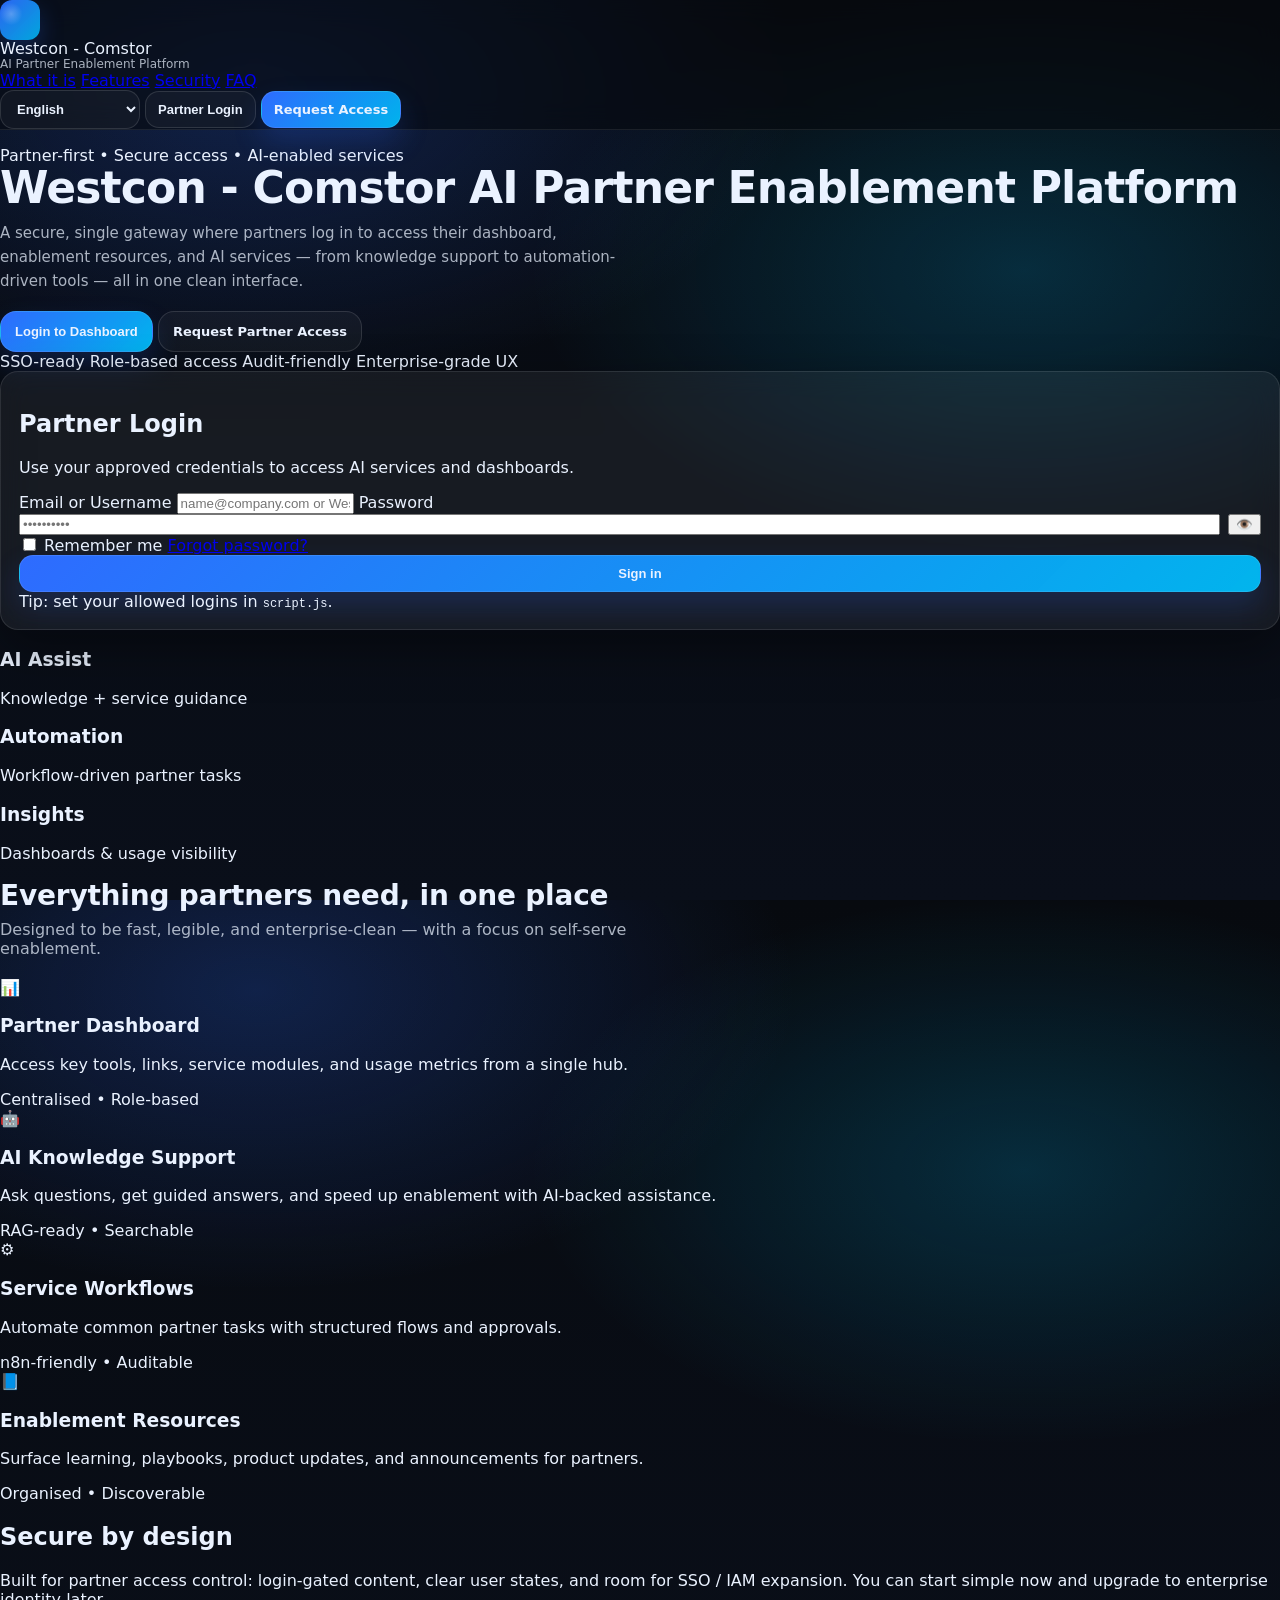
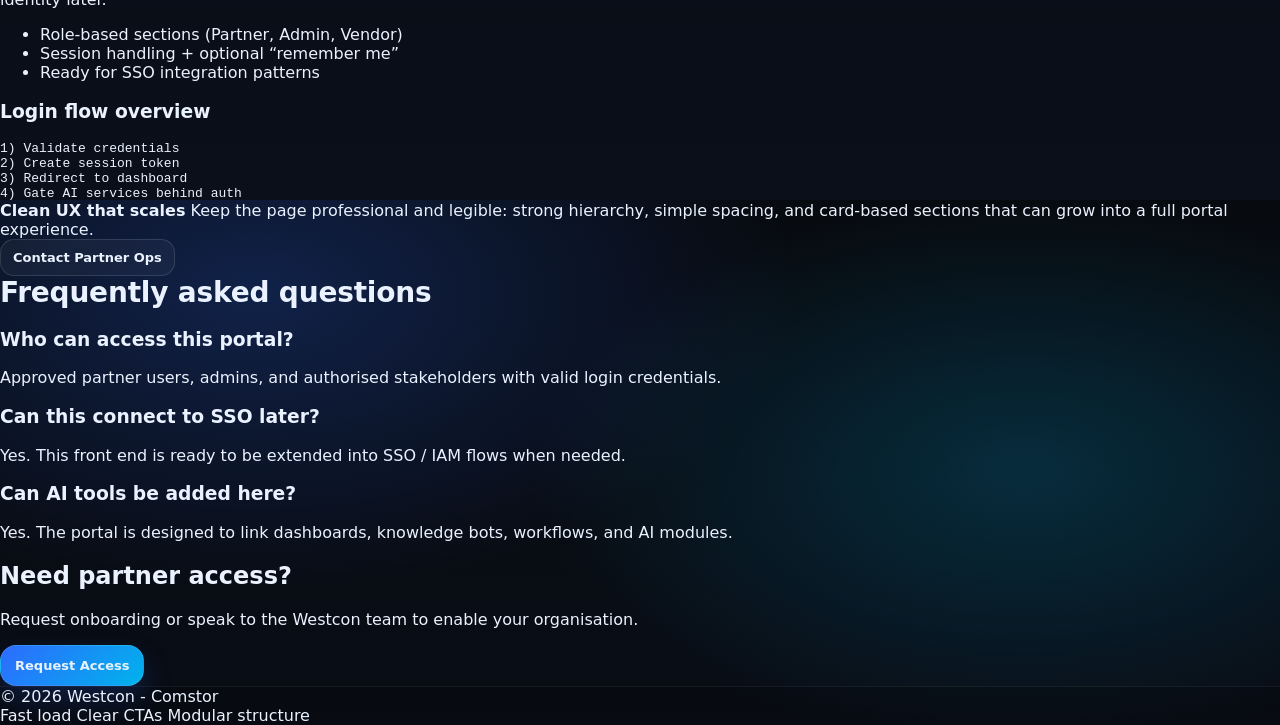
==== commit d662c27d: "Update index.html" ====
--- a/index.html
+++ b/index.html
@@ -2,285 +2,303 @@
 <html lang="en">
 <head>
   <meta charset="UTF-8" />
-  <meta name="viewport" content="width=device-width, initial-scale=1.0"/>
+  <meta name="viewport" content="width=device-width, initial-scale=1.0" />
   <title>Westcon - Comstor AI Partner Enablement Platform</title>
-  <link rel="stylesheet" href="style.css"/>
+  <link rel="stylesheet" href="style.css" />
 </head>
 <body>
-  <!-- Top Nav -->
-  <header class="topbar">
-    <div class="topbar-inner">
-      <a class="brand" href="#">
-        <span class="brand-mark" aria-hidden="true"></span>
-        <span class="brand-text">
-          <span class="brand-name">Westcon - Comstor</span>
-          <span class="brand-sub">AI Partner Enablement Platform</span>
-        </span>
-      </a>
-
-      <nav class="nav">
-        <a href="#what" class="nav-link"><span data-i18n="navWhat">What it is</span></a>
-        <a href="#features" class="nav-link"><span data-i18n="navFeatures">Features</span></a>
-        <a href="#security" class="nav-link"><span data-i18n="navSecurity">Security</span></a>
-        <a href="#faq" class="nav-link"><span data-i18n="navFaq">FAQ</span></a>
+  <div class="site-shell">
+    <header class="topbar">
+      <div class="brand-wrap">
+        <div class="brand-mark"></div>
+        <div class="brand-text">
+          <div class="brand-title">Westcon - Comstor</div>
+          <div class="brand-sub">AI Partner Enablement Platform</div>
+        </div>
+      </div>
+
+      <nav class="main-nav">
+        <a href="#what" data-i18n="navWhat">What it is</a>
+        <a href="#features" data-i18n="navFeatures">Features</a>
+        <a href="#security" data-i18n="navSecurity">Security</a>
+        <a href="#faq" data-i18n="navFaq">FAQ</a>
       </nav>
 
-      <div class="nav-actions">
-        <div class="language-switcher">
-          <label for="languageSelect" class="sr-only">Select language</label>
-          <select id="languageSelect" class="language-select" aria-label="Select language">
-            <option value="en">English</option>
-            <option value="af">Afrikaans</option>
-            <option value="zu">Zulu</option>
-            <option value="fr">French</option>
-            <option value="pt">Portuguese</option>
-            <option value="ha">Hausa</option>
-            <option value="yo">Yoruba</option>
-          </select>
-        </div>
-        <button class="btn btn-ghost" id="openLoginTop"><span data-i18n="partnerLogin">Partner Login</span></button>
-        <a class="btn btn-primary" href="#request"><span data-i18n="requestAccess">Request Access</span></a>
+      <div class="top-actions">
+        <select id="languageSelect" class="language-select" aria-label="Select language">
+          <option value="en">English</option>
+          <option value="af">Afrikaans</option>
+          <option value="zu">Zulu</option>
+          <option value="fr">French</option>
+          <option value="pt">Portuguese</option>
+          <option value="ha">Hausa</option>
+          <option value="yo">Yoruba</option>
+        </select>
+
+        <button class="btn btn-ghost" id="openLoginTop" data-i18n="partnerLogin">Partner Login</button>
+        <a class="btn btn-primary" href="#request" data-i18n="requestAccess">Request Access</a>
+
+        <button class="hamburger" id="hamburger" aria-label="Open Menu">
+          <span></span>
+          <span></span>
+          <span></span>
+        </button>
       </div>
-
-      <button class="hamburger" id="hamburger" aria-label="Open menu">
-        <span></span><span></span><span></span>
-      </button>
-    </div>
+    </header>
 
     <div class="mobile-nav hidden" id="mobileNav">
-      <a href="#what" class="mobile-link">What it is</a>
-      <a href="#features" class="mobile-link">Features</a>
-      <a href="#security" class="mobile-link">Security</a>
-      <a href="#faq" class="mobile-link">FAQ</a>
+      <a href="#what" class="mobile-link" data-i18n="navWhat">What it is</a>
+      <a href="#features" class="mobile-link" data-i18n="navFeatures">Features</a>
+      <a href="#security" class="mobile-link" data-i18n="navSecurity">Security</a>
+      <a href="#faq" class="mobile-link" data-i18n="navFaq">FAQ</a>
       <div class="mobile-actions">
-        <button class="btn btn-ghost" id="openLoginMobile">Partner Login</button>
-        <a class="btn btn-primary" href="#request">Request Access</a>
+        <button class="btn btn-ghost" id="openLoginMobile" data-i18n="partnerLogin">Partner Login</button>
+        <a class="btn btn-primary" href="#request" data-i18n="requestAccess">Request Access</a>
       </div>
     </div>
-  </header>
-
-  <!-- Hero -->
-  <main class="page">
-    <section class="hero">
-      <div class="hero-inner">
+
+    <main>
+      <section class="hero-grid" id="what">
         <div class="hero-copy">
-          <p class="eyebrow"><span data-i18n="eyebrow">Partner-first • Secure access • AI-enabled services</span></p>
-          <h1 class="hero-title">Westcon - Comstor AI Partner Enablement Platform</h1>
-          <p class="hero-lead" id="what">
-            <span data-i18n="heroLead">A secure, single gateway where partners log in to access their dashboard, enablement resources,
-            and AI services — from knowledge support to automation-driven tools — all in one clean interface.</span>
+          <div class="eyebrow-pill" data-i18n="eyebrow">
+            Partner-first • Secure access • AI-enabled services
+          </div>
+
+          <h1 class="hero-title" data-i18n="heroTitle">
+            Westcon - Comstor AI Partner Enablement Platform
+          </h1>
+
+          <p class="hero-lead" data-i18n="heroLead">
+            A secure, single gateway where partners log in to access their dashboard,
+            enablement resources, and AI services — from knowledge support to
+            automation-driven tools — all in one clean interface.
           </p>
 
-          <div class="hero-cta">
-            <button class="btn btn-primary btn-lg" id="openLoginHero"><span data-i18n="loginToDashboard">Login to Dashboard</span></button>
-            <a class="btn btn-ghost btn-lg" href="#request"><span data-i18n="requestPartnerAccess">Request Partner Access</span></a>
-          </div>
-
-          <div class="hero-trust">
-            <div class="trust-pill"><span data-i18n="trustSso">SSO-ready</span></div>
-            <div class="trust-pill"><span data-i18n="trustRole">Role-based access</span></div>
-            <div class="trust-pill"><span data-i18n="trustAudit">Audit-friendly</span></div>
-            <div class="trust-pill"><span data-i18n="trustUx">Enterprise-grade UX</span></div>
-          </div>
-        </div>
-
-        <div class="hero-panel">
+          <div class="hero-actions">
+            <button class="btn btn-primary btn-lg" id="openLoginHero" data-i18n="loginToDashboard">
+              Login to Dashboard
+            </button>
+            <a class="btn btn-ghost btn-lg" href="#request" data-i18n="requestPartnerAccess">
+              Request Partner Access
+            </a>
+          </div>
+
+          <div class="trust-pills">
+            <span data-i18n="trustSso">SSO-ready</span>
+            <span data-i18n="trustRole">Role-based access</span>
+            <span data-i18n="trustAudit">Audit-friendly</span>
+            <span data-i18n="trustUx">Enterprise-grade UX</span>
+          </div>
+        </div>
+
+        <aside class="login-panel">
           <div class="panel-card">
-            <div class="panel-head">
-              <h3 data-i18n="partnerLogin">Partner Login</h3>
-              <p data-i18n="loginPanelText">Use your approved credentials to access AI services and dashboards.</p>
-            </div>
-
-            <form class="login-form" id="loginForm" autocomplete="on">
-              <label class="field">
-                <span data-i18n="emailOrUsername">Email or Username</span>
-                <input type="text" id="email" placeholder="name@company.com or Westcon - ComstorAdmin" data-i18n-placeholder="emailPlaceholder" required />
-              </label>
-
-              <label class="field">
-                <span data-i18n="password">Password</span>
-                <div class="password-wrap">
-                  <input type="password" id="password" placeholder="••••••••••" data-i18n-placeholder="passwordPlaceholder" required />
-                  <button type="button" class="icon-btn" id="togglePw" aria-label="Show password">👁️</button>
-                </div>
-              </label>
-
-              <div class="form-row">
-                <label class="check">
+            <h2 data-i18n="partnerLogin">Partner Login</h2>
+            <p class="panel-sub" data-i18n="loginPanelText">
+              Use your approved credentials to access AI services and dashboards.
+            </p>
+
+            <form id="loginForm" novalidate>
+              <label for="email" data-i18n="emailOrUsername">Email or Username</label>
+              <input
+                id="email"
+                name="email"
+                type="text"
+                autocomplete="username"
+                data-i18n-placeholder="emailPlaceholder"
+                placeholder="name@company.com or WestconAdmin"
+              />
+
+              <label for="password" data-i18n="password">Password</label>
+              <div class="password-wrap">
+                <input
+                  id="password"
+                  name="password"
+                  type="password"
+                  autocomplete="current-password"
+                  data-i18n-placeholder="passwordPlaceholder"
+                  placeholder="••••••••••"
+                />
+                <button type="button" class="pw-toggle" id="togglePw" aria-label="Toggle password visibility">👁️</button>
+              </div>
+
+              <div class="remember-row">
+                <label class="checkbox-wrap">
                   <input type="checkbox" id="remember" />
                   <span data-i18n="rememberMe">Remember me</span>
                 </label>
-                <a class="link" href="#" id="forgotLink"><span data-i18n="forgotPassword">Forgot password?</span></a>
+
+                <a href="#" id="forgotLink" data-i18n="forgotPassword">Forgot password?</a>
               </div>
 
-              <button type="submit" class="btn btn-primary btn-block"><span data-i18n="signIn">Sign in</span></button>
-
-              <div class="form-hint">
-                <span class="dot"></span>
-                <span id="loginHint" data-i18n="loginHint">Tip: set your allowed logins in <code>script.js</code>.</span>
+              <button type="submit" class="btn btn-primary btn-block" data-i18n="signIn">
+                Sign in
+              </button>
+
+              <div class="login-hint" id="loginHint" data-i18n="loginHint">
+                Tip: set your allowed logins in <code>script.js</code>.
               </div>
 
               <div class="alert hidden" id="alert"></div>
 
-              <div class="success hidden" id="successBox">
+              <div class="success-box hidden" id="successBox">
                 <div class="success-title" data-i18n="loginSuccessful">Login successful</div>
-                <div class="success-sub" data-i18n="successSub">You can proceed to your partner dashboard.</div>
-                <a class="btn btn-ghost btn-block" href="userdashboard.html"><span data-i18n="continueToDashboard">Continue to Dashboard</span></a>
+                <p data-i18n="successSub">You can proceed to your partner dashboard.</p>
+                <a class="btn btn-primary btn-sm" href="userdashboard.html" data-i18n="continueToDashboard">
+                  Continue to Dashboard
+                </a>
               </div>
             </form>
           </div>
 
-          <div class="panel-mini">
-            <div class="mini-item">
-              <div class="mini-kpi"><span data-i18n="miniAiAssist">AI Assist</span></div>
-              <div class="mini-desc"><span data-i18n="miniAiAssistDesc">Knowledge + service guidance</span></div>
+          <div class="mini-cards">
+            <div class="mini-card">
+              <h3 data-i18n="miniAiAssist">AI Assist</h3>
+              <p data-i18n="miniAiAssistDesc">Knowledge + service guidance</p>
             </div>
-            <div class="mini-item">
-              <div class="mini-kpi"><span data-i18n="miniAutomation">Automation</span></div>
-              <div class="mini-desc"><span data-i18n="miniAutomationDesc">Workflow-driven partner tasks</span></div>
+            <div class="mini-card">
+              <h3 data-i18n="miniAutomation">Automation</h3>
+              <p data-i18n="miniAutomationDesc">Workflow-driven partner tasks</p>
             </div>
-            <div class="mini-item">
-              <div class="mini-kpi"><span data-i18n="miniInsights">Insights</span></div>
-              <div class="mini-desc"><span data-i18n="miniInsightsDesc">Dashboards & usage visibility</span></div>
+            <div class="mini-card">
+              <h3 data-i18n="miniInsights">Insights</h3>
+              <p data-i18n="miniInsightsDesc">Dashboards & usage visibility</p>
             </div>
           </div>
-        </div>
-      </div>
-
-      <div class="hero-bg" aria-hidden="true"></div>
-    </section>
-
-    <!-- Feature Cards -->
-    <section class="section" id="features">
-      <div class="section-head">
-        <h2><span data-i18n="featuresTitle">Everything partners need, in one place</span></h2>
-        <p><span data-i18n="featuresSub">Designed to be fast, legible, and enterprise-clean — with a focus on self-serve enablement.</span></p>
-      </div>
-
-      <div class="cards">
-        <article class="card">
-          <h3 data-i18n="cardDashboard">Partner Dashboard</h3>
-          <p data-i18n="cardDashboardDesc">Access key tools, links, service modules, and usage metrics from a single hub.</p>
-          <div class="card-meta"><span data-i18n="cardDashboardMeta">Centralised • Role-based</span></div>
-        </article>
-
-        <article class="card">
-          <h3 data-i18n="cardKnowledge">AI Knowledge Support</h3>
-          <p data-i18n="cardKnowledgeDesc">Ask questions, get guided answers, and speed up enablement with AI-backed assistance.</p>
-          <div class="card-meta"><span data-i18n="cardKnowledgeMeta">RAG-ready • Searchable</span></div>
-        </article>
-
-        <article class="card">
-          <h3 data-i18n="cardWorkflows">Service Workflows</h3>
-          <p data-i18n="cardWorkflowsDesc">Automate common partner tasks with structured flows and approvals.</p>
-          <div class="card-meta"><span data-i18n="cardWorkflowsMeta">n8n-friendly • Auditable</span></div>
-        </article>
-
-        <article class="card">
-          <h3 data-i18n="cardResources">Enablement Resources</h3>
-          <p data-i18n="cardResourcesDesc">Surface learning, playbooks, product updates, and announcements for partners.</p>
-          <div class="card-meta"><span data-i18n="cardResourcesMeta">Organised • Discoverable</span></div>
-        </article>
-      </div>
-    </section>
-
-    <!-- Alternating Blocks -->
-    <section class="section alt" id="security">
-      <div class="alt-row">
-        <div class="alt-copy">
-          <h2><span data-i18n="secureByDesign">Secure by design</span></h2>
-          <p>
-            <span data-i18n="secureByDesignDesc">Built for partner access control: login-gated content, clear user states, and room for SSO / IAM expansion.
-            You can start simple now and upgrade to enterprise identity later.</span>
+        </aside>
+      </section>
+
+      <section class="section-block" id="features">
+        <div class="section-head">
+          <h2 data-i18n="featuresTitle">Everything partners need, in one place</h2>
+          <p data-i18n="featuresSub">
+            Designed to be fast, legible, and enterprise-clean — with a focus on self-serve enablement.
           </p>
-          <ul class="ticks">
+        </div>
+
+        <div class="feature-grid">
+          <article class="feature-card">
+            <div class="feature-icon">📊</div>
+            <h3 data-i18n="cardDashboard">Partner Dashboard</h3>
+            <p data-i18n="cardDashboardDesc">
+              Access key tools, links, service modules, and usage metrics from a single hub.
+            </p>
+            <span class="feature-meta" data-i18n="cardDashboardMeta">Centralised • Role-based</span>
+          </article>
+
+          <article class="feature-card">
+            <div class="feature-icon">🤖</div>
+            <h3 data-i18n="cardKnowledge">AI Knowledge Support</h3>
+            <p data-i18n="cardKnowledgeDesc">
+              Ask questions, get guided answers, and speed up enablement with AI-backed assistance.
+            </p>
+            <span class="feature-meta" data-i18n="cardKnowledgeMeta">RAG-ready • Searchable</span>
+          </article>
+
+          <article class="feature-card">
+            <div class="feature-icon">⚙️</div>
+            <h3 data-i18n="cardWorkflows">Service Workflows</h3>
+            <p data-i18n="cardWorkflowsDesc">
+              Automate common partner tasks with structured flows and approvals.
+            </p>
+            <span class="feature-meta" data-i18n="cardWorkflowsMeta">n8n-friendly • Auditable</span>
+          </article>
+
+          <article class="feature-card">
+            <div class="feature-icon">📘</div>
+            <h3 data-i18n="cardResources">Enablement Resources</h3>
+            <p data-i18n="cardResourcesDesc">
+              Surface learning, playbooks, product updates, and announcements for partners.
+            </p>
+            <span class="feature-meta" data-i18n="cardResourcesMeta">Organised • Discoverable</span>
+          </article>
+        </div>
+      </section>
+
+      <section class="section-split" id="security">
+        <div class="split-card glow-card">
+          <h2 data-i18n="secureByDesign">Secure by design</h2>
+          <p data-i18n="secureByDesignDesc">
+            Built for partner access control: login-gated content, clear user states, and room for SSO / IAM expansion.
+            You can start simple now and upgrade to enterprise identity later.
+          </p>
+
+          <ul class="check-list">
             <li data-i18n="tick1">Role-based sections (Partner, Admin, Vendor)</li>
             <li data-i18n="tick2">Session handling + optional “remember me”</li>
             <li data-i18n="tick3">Ready for SSO integration patterns</li>
           </ul>
         </div>
-        <div class="alt-box">
-          <div class="codebox">
-            <div class="codebox-title" data-i18n="loginFlowOverview">Login flow overview</div>
-            <pre><code data-i18n="loginFlowSteps">1) Validate credentials
+
+        <div class="split-card">
+          <h3 data-i18n="loginFlowOverview">Login flow overview</h3>
+          <pre class="flow-box" data-i18n="loginFlowSteps">1) Validate credentials
 2) Create session token
 3) Redirect to dashboard
-4) Gate AI services behind auth</code></pre>
-          </div>
-        </div>
-      </div>
-
-      <div class="alt-row reverse">
-        <div class="alt-copy">
-          <h2><span data-i18n="cleanUx">Clean UX that scales</span></h2>
-          <p>
-            <span data-i18n="cleanUxDesc">Keep the page professional and legible: strong hierarchy, simple spacing, and card-based sections that can
-            grow into a full portal experience.</span>
+4) Gate AI services behind auth</pre>
+
+          <div class="info-stack">
+            <div class="info-chip">
+              <strong data-i18n="cleanUx">Clean UX that scales</strong>
+              <span data-i18n="cleanUxDesc">
+                Keep the page professional and legible: strong hierarchy, simple spacing, and card-based sections that can grow into a full portal experience.
+              </span>
+            </div>
+
+            <a href="#request" class="btn btn-ghost" data-i18n="contactPartnerOps">Contact Partner Ops</a>
+          </div>
+        </div>
+      </section>
+
+      <section class="section-block" id="faq">
+        <div class="section-head">
+          <h2 data-i18n="faqTitle">Frequently asked questions</h2>
+        </div>
+
+        <div class="faq-grid">
+          <article class="faq-card">
+            <h3 data-i18n="faq1Q">Who can access this portal?</h3>
+            <p data-i18n="faq1A">
+              Approved partner users, admins, and authorised stakeholders with valid login credentials.
+            </p>
+          </article>
+
+          <article class="faq-card">
+            <h3 data-i18n="faq2Q">Can this connect to SSO later?</h3>
+            <p data-i18n="faq2A">
+              Yes. This front end is ready to be extended into SSO / IAM flows when needed.
+            </p>
+          </article>
+
+          <article class="faq-card">
+            <h3 data-i18n="faq3Q">Can AI tools be added here?</h3>
+            <p data-i18n="faq3A">
+              Yes. The portal is designed to link dashboards, knowledge bots, workflows, and AI modules.
+            </p>
+          </article>
+        </div>
+      </section>
+
+      <section class="request-band" id="request">
+        <div>
+          <h2 data-i18n="requestTitle">Need partner access?</h2>
+          <p data-i18n="requestSub">
+            Request onboarding or speak to the Westcon team to enable your organisation.
           </p>
-          <div class="cta-inline" id="request">
-            <a class="btn btn-primary" href="#">Request Access</a>
-            <a class="btn btn-ghost" href="#"><span data-i18n="contactPartnerOps">Contact Partner Ops</span></a>
-          </div>
-        </div>
-        <div class="alt-box">
-          <div class="grid-badges">
-            <div class="badge"><span data-i18n="badgeFastLoad">Fast load</span></div>
-            <div class="badge"><span data-i18n="badgeClearCtas">Clear CTAs</span></div>
-            <div class="badge"><span data-i18n="badgeCardLayout">Card layout</span></div>
-            <div class="badge"><span data-i18n="badgeMobileReady">Mobile ready</span></div>
-            <div class="badge"><span data-i18n="badgeDarkEnterprise">Dark enterprise</span></div>
-            <div class="badge"><span data-i18n="badgeAccessible">Accessible</span></div>
-          </div>
-        </div>
-      </div>
-    </section>
-
-    <!-- FAQ -->
-    <section class="section" id="faq">
-      <div class="section-head">
-        <h2 data-i18n="faqTitle">FAQ</h2>
-        <p data-i18n="faqSub">Quick answers for partners accessing the platform.</p>
-      </div>
-
-      <div class="faq">
-        <details class="faq-item">
-          <summary data-i18n="faq1q">Who can log in?</summary>
-          <p data-i18n="faq1a">Approved partners with credentials provisioned by Partner Ops (or SSO when enabled).</p>
-        </details>
-
-        <details class="faq-item">
-          <summary data-i18n="faq2q">What happens after login?</summary>
-          <p data-i18n="faq2a">You’ll be redirected to your partner dashboard where AI services and tools are available.</p>
-        </details>
-
-        <details class="faq-item">
-          <summary data-i18n="faq3q">Can we connect this to SSO later?</summary>
-          <p data-i18n="faq3a">Yes — this front-end is designed to easily swap local login logic for SSO/IAM validation.</p>
-        </details>
-      </div>
-    </section>
-
-    <!-- Footer -->
+        </div>
+        <a class="btn btn-primary btn-lg" href="#" data-i18n="requestButton">Request Access</a>
+      </section>
+    </main>
+
     <footer class="footer">
-      <div class="footer-inner">
-        <div class="footer-left">
-          <div class="footer-brand" data-i18n="footerBrand">Westcon - Comstor AI Partner Enablement Platform</div>
-          <div class="footer-sub" data-i18n="footerSub">Secure partner access to dashboards and AI-enabled services.</div>
-        </div>
-        <div class="footer-right">
-          <a href="#what">Overview</a>
-          <a href="#features">Features</a>
-          <a href="#security">Security</a>
-          <a href="#faq">FAQ</a>
-        </div>
-      </div>
-      <div class="footer-bottom">
-        <span>© <span id="year"></span> <span data-i18n="footerCopyright">Westcon - Comstor. All rights reserved.Powered by NewGenIT.ai</span></span>
-        <span class="sep">•</span>
-        <span class="muted" data-i18n="builtForPartnerEnablement">Built for partner enablement</span>
+      <div>© <span id="year"></span> Westcon - Comstor</div>
+      <div class="footer-badges">
+        <span data-i18n="badgeFastLoad">Fast load</span>
+        <span data-i18n="badgeClearCtas">Clear CTAs</span>
+        <span data-i18n="badgeModular">Modular structure</span>
       </div>
     </footer>
-  </main>
+  </div>
 
   <script src="script.js"></script>
 </body>
--- a/style.css
+++ b/style.css
@@ -450,3 +450,36 @@
   .cards{ grid-template-columns: 1fr; }
   .nav-actions{ display:none; }
 }
+
+.language-switcher{display:flex;align-items:center;}
+.language-select{
+  min-width:140px;
+  padding:10px 12px;
+  border-radius:14px;
+  border:1px solid rgba(255,255,255,.12);
+  background:rgba(255,255,255,.04);
+  color:var(--text);
+  font-size:13px;
+  font-weight:700;
+  outline:none;
+  cursor:pointer;
+}
+.language-select:focus{
+  border-color:rgba(46,107,255,.55);
+  box-shadow:0 0 0 4px rgba(46,107,255,.16);
+}
+.language-select option{background:#0A0F1A;color:var(--text);}
+.sr-only{
+  position:absolute;
+  width:1px;
+  height:1px;
+  padding:0;
+  margin:-1px;
+  overflow:hidden;
+  clip:rect(0,0,0,0);
+  white-space:nowrap;
+  border:0;
+}
+@media (max-width:560px){
+  .language-select{min-width:120px;}
+}
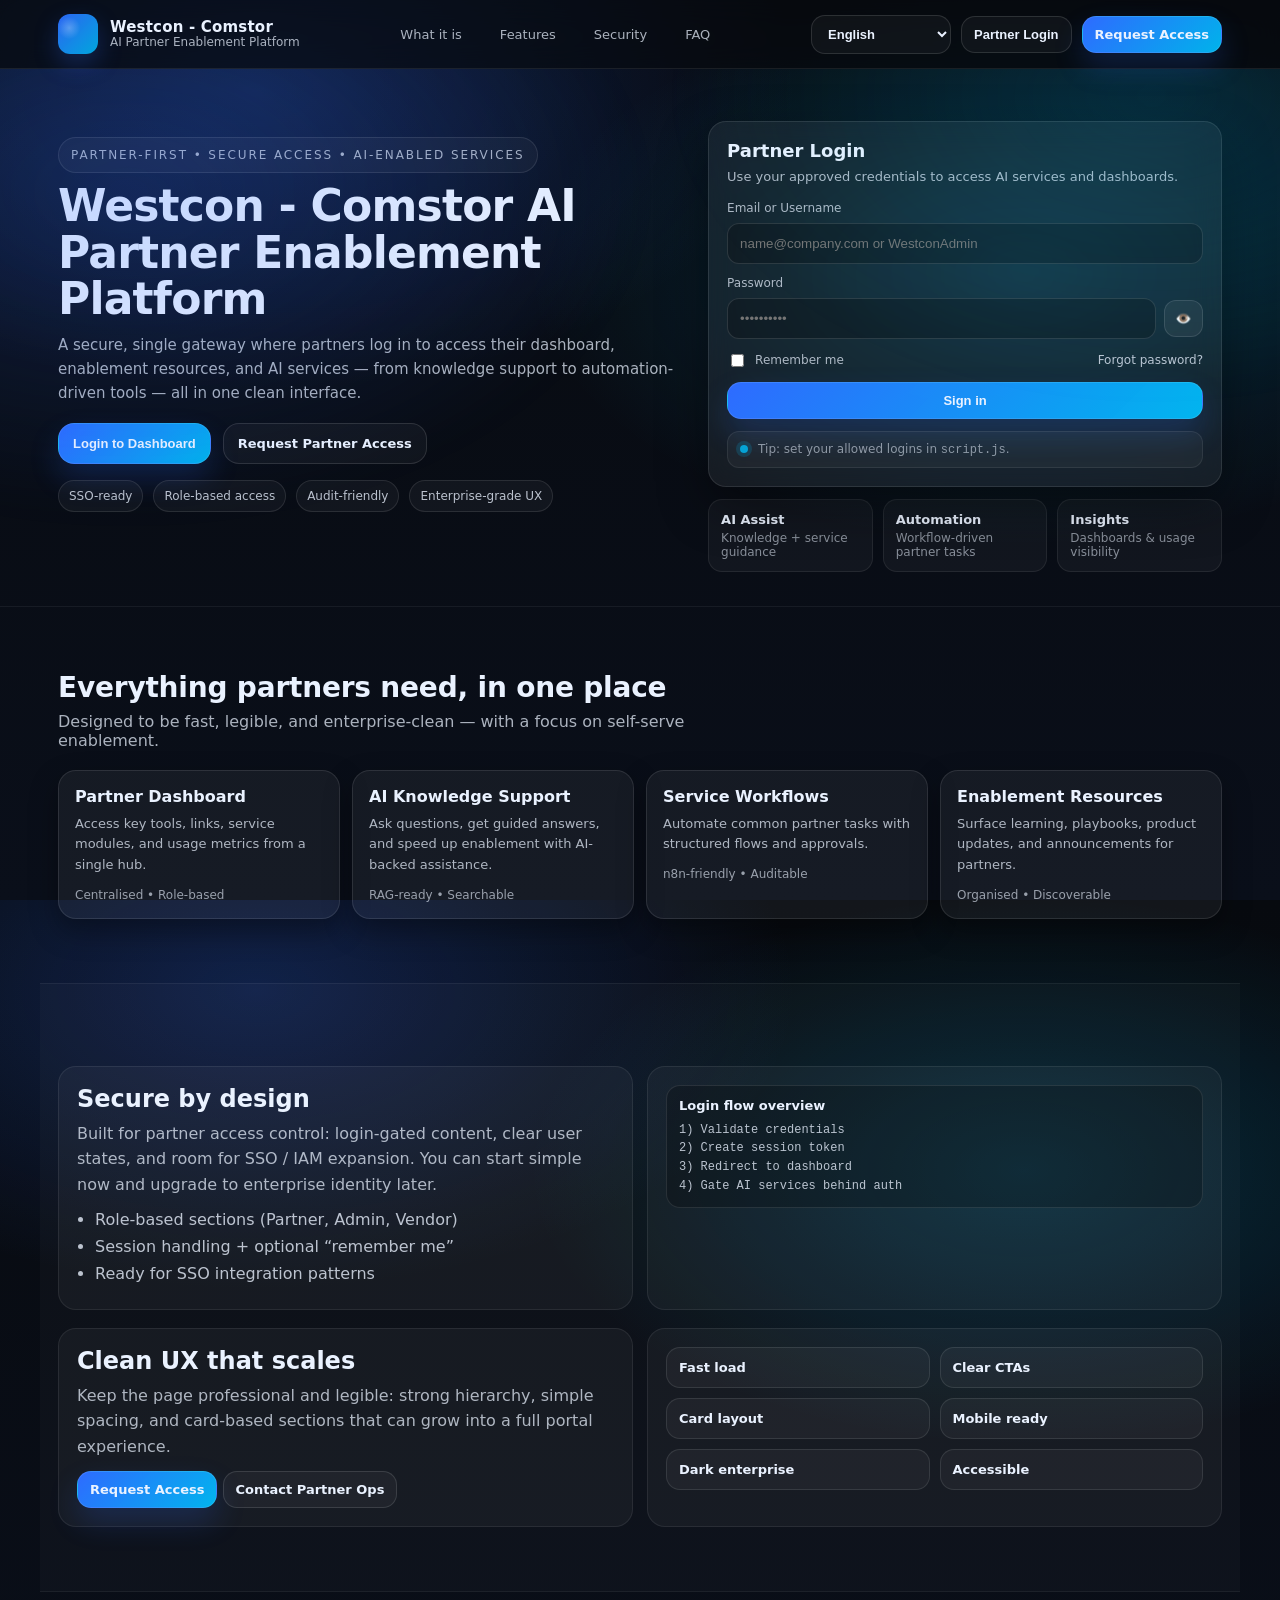
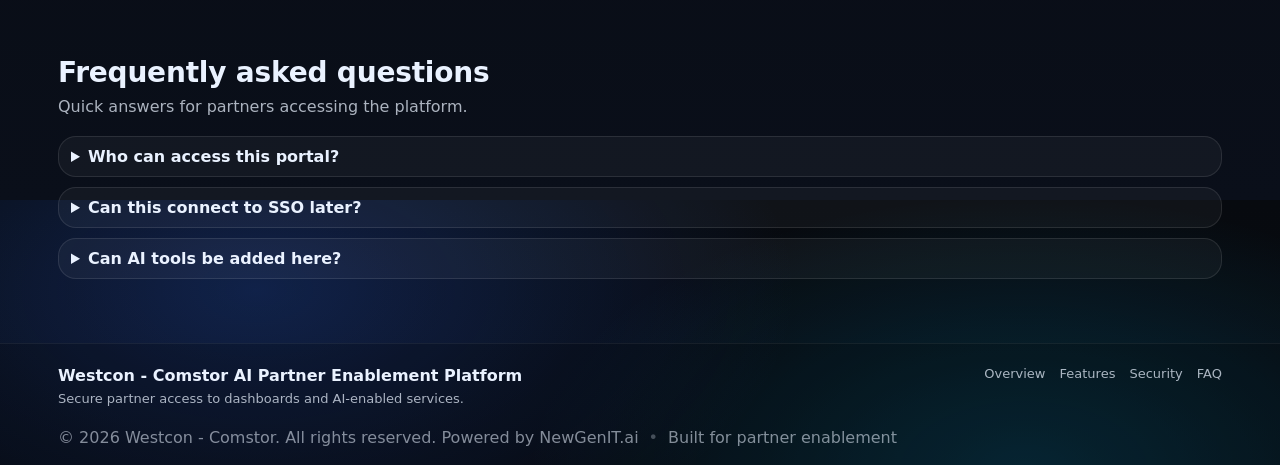
==== commit 96a16038: "Update index.html Language update" ====
--- a/index.html
+++ b/index.html
@@ -2,29 +2,30 @@
 <html lang="en">
 <head>
   <meta charset="UTF-8" />
-  <meta name="viewport" content="width=device-width, initial-scale=1.0" />
+  <meta name="viewport" content="width=device-width, initial-scale=1.0"/>
   <title>Westcon - Comstor AI Partner Enablement Platform</title>
-  <link rel="stylesheet" href="style.css" />
+  <link rel="stylesheet" href="style.css"/>
 </head>
 <body>
-  <div class="site-shell">
-    <header class="topbar">
-      <div class="brand-wrap">
-        <div class="brand-mark"></div>
-        <div class="brand-text">
-          <div class="brand-title">Westcon - Comstor</div>
-          <div class="brand-sub">AI Partner Enablement Platform</div>
-        </div>
-      </div>
-
-      <nav class="main-nav">
-        <a href="#what" data-i18n="navWhat">What it is</a>
-        <a href="#features" data-i18n="navFeatures">Features</a>
-        <a href="#security" data-i18n="navSecurity">Security</a>
-        <a href="#faq" data-i18n="navFaq">FAQ</a>
+  <!-- Top Nav -->
+  <header class="topbar">
+    <div class="topbar-inner">
+      <a class="brand" href="#">
+        <span class="brand-mark" aria-hidden="true"></span>
+        <span class="brand-text">
+          <span class="brand-name">Westcon - Comstor</span>
+          <span class="brand-sub">AI Partner Enablement Platform</span>
+        </span>
+      </a>
+
+      <nav class="nav">
+        <a href="#what" class="nav-link" data-i18n="navWhat">What it is</a>
+        <a href="#features" class="nav-link" data-i18n="navFeatures">Features</a>
+        <a href="#security" class="nav-link" data-i18n="navSecurity">Security</a>
+        <a href="#faq" class="nav-link" data-i18n="navFaq">FAQ</a>
       </nav>
 
-      <div class="top-actions">
+      <div class="nav-actions">
         <select id="languageSelect" class="language-select" aria-label="Select language">
           <option value="en">English</option>
           <option value="af">Afrikaans</option>
@@ -37,14 +38,12 @@
 
         <button class="btn btn-ghost" id="openLoginTop" data-i18n="partnerLogin">Partner Login</button>
         <a class="btn btn-primary" href="#request" data-i18n="requestAccess">Request Access</a>
-
-        <button class="hamburger" id="hamburger" aria-label="Open Menu">
-          <span></span>
-          <span></span>
-          <span></span>
-        </button>
-      </div>
-    </header>
+      </div>
+
+      <button class="hamburger" id="hamburger" aria-label="Open menu">
+        <span></span><span></span><span></span>
+      </button>
+    </div>
 
     <div class="mobile-nav hidden" id="mobileNav">
       <a href="#what" class="mobile-link" data-i18n="navWhat">What it is</a>
@@ -56,249 +55,242 @@
         <a class="btn btn-primary" href="#request" data-i18n="requestAccess">Request Access</a>
       </div>
     </div>
-
-    <main>
-      <section class="hero-grid" id="what">
+  </header>
+
+  <!-- Hero -->
+  <main class="page">
+    <section class="hero">
+      <div class="hero-inner">
         <div class="hero-copy">
-          <div class="eyebrow-pill" data-i18n="eyebrow">
-            Partner-first • Secure access • AI-enabled services
-          </div>
-
-          <h1 class="hero-title" data-i18n="heroTitle">
-            Westcon - Comstor AI Partner Enablement Platform
-          </h1>
-
-          <p class="hero-lead" data-i18n="heroLead">
-            A secure, single gateway where partners log in to access their dashboard,
-            enablement resources, and AI services — from knowledge support to
-            automation-driven tools — all in one clean interface.
+          <p class="eyebrow" data-i18n="eyebrow">Partner-first • Secure access • AI-enabled services</p>
+          <h1 class="hero-title" data-i18n="heroTitle">Westcon - Comstor AI Partner Enablement Platform</h1>
+          <p class="hero-lead" id="what" data-i18n="heroLead">
+            A secure, single gateway where partners log in to access their dashboard, enablement resources,
+            and AI services — from knowledge support to automation-driven tools — all in one clean interface.
           </p>
 
-          <div class="hero-actions">
-            <button class="btn btn-primary btn-lg" id="openLoginHero" data-i18n="loginToDashboard">
-              Login to Dashboard
-            </button>
-            <a class="btn btn-ghost btn-lg" href="#request" data-i18n="requestPartnerAccess">
-              Request Partner Access
-            </a>
-          </div>
-
-          <div class="trust-pills">
-            <span data-i18n="trustSso">SSO-ready</span>
-            <span data-i18n="trustRole">Role-based access</span>
-            <span data-i18n="trustAudit">Audit-friendly</span>
-            <span data-i18n="trustUx">Enterprise-grade UX</span>
-          </div>
-        </div>
-
-        <aside class="login-panel">
+          <div class="hero-cta">
+            <button class="btn btn-primary btn-lg" id="openLoginHero" data-i18n="loginToDashboard">Login to Dashboard</button>
+            <a class="btn btn-ghost btn-lg" href="#request" data-i18n="requestPartnerAccess">Request Partner Access</a>
+          </div>
+
+          <div class="hero-trust">
+            <div class="trust-pill" data-i18n="trustSso">SSO-ready</div>
+            <div class="trust-pill" data-i18n="trustRole">Role-based access</div>
+            <div class="trust-pill" data-i18n="trustAudit">Audit-friendly</div>
+            <div class="trust-pill" data-i18n="trustUx">Enterprise-grade UX</div>
+          </div>
+        </div>
+
+        <div class="hero-panel">
           <div class="panel-card">
-            <h2 data-i18n="partnerLogin">Partner Login</h2>
-            <p class="panel-sub" data-i18n="loginPanelText">
-              Use your approved credentials to access AI services and dashboards.
-            </p>
-
-            <form id="loginForm" novalidate>
-              <label for="email" data-i18n="emailOrUsername">Email or Username</label>
-              <input
-                id="email"
-                name="email"
-                type="text"
-                autocomplete="username"
-                data-i18n-placeholder="emailPlaceholder"
-                placeholder="name@company.com or WestconAdmin"
-              />
-
-              <label for="password" data-i18n="password">Password</label>
-              <div class="password-wrap">
+            <div class="panel-head">
+              <h3 data-i18n="partnerLogin">Partner Login</h3>
+              <p data-i18n="loginPanelText">Use your approved credentials to access AI services and dashboards.</p>
+            </div>
+
+            <form class="login-form" id="loginForm" autocomplete="on">
+              <label class="field">
+                <span data-i18n="emailOrUsername">Email or Username</span>
                 <input
-                  id="password"
-                  name="password"
-                  type="password"
-                  autocomplete="current-password"
-                  data-i18n-placeholder="passwordPlaceholder"
-                  placeholder="••••••••••"
+                  type="text"
+                  id="email"
+                  data-i18n-placeholder="emailPlaceholder"
+                  placeholder="name@company.com or Westcon - ComstorAdmin"
+                  required
                 />
-                <button type="button" class="pw-toggle" id="togglePw" aria-label="Toggle password visibility">👁️</button>
-              </div>
-
-              <div class="remember-row">
-                <label class="checkbox-wrap">
+              </label>
+
+              <label class="field">
+                <span data-i18n="password">Password</span>
+                <div class="password-wrap">
+                  <input
+                    type="password"
+                    id="password"
+                    data-i18n-placeholder="passwordPlaceholder"
+                    placeholder="••••••••••"
+                    required
+                  />
+                  <button type="button" class="icon-btn" id="togglePw" aria-label="Show password">👁️</button>
+                </div>
+              </label>
+
+              <div class="form-row">
+                <label class="check">
                   <input type="checkbox" id="remember" />
                   <span data-i18n="rememberMe">Remember me</span>
                 </label>
-
-                <a href="#" id="forgotLink" data-i18n="forgotPassword">Forgot password?</a>
+                <a class="link" href="#" id="forgotLink" data-i18n="forgotPassword">Forgot password?</a>
               </div>
 
-              <button type="submit" class="btn btn-primary btn-block" data-i18n="signIn">
-                Sign in
-              </button>
-
-              <div class="login-hint" id="loginHint" data-i18n="loginHint">
-                Tip: set your allowed logins in <code>script.js</code>.
+              <button type="submit" class="btn btn-primary btn-block" data-i18n="signIn">Sign in</button>
+
+              <div class="form-hint">
+                <span class="dot"></span>
+                <span id="loginHint" data-i18n="loginHint">Tip: set your allowed logins in <code>script.js</code>.</span>
               </div>
 
               <div class="alert hidden" id="alert"></div>
 
-              <div class="success-box hidden" id="successBox">
+              <div class="success hidden" id="successBox">
                 <div class="success-title" data-i18n="loginSuccessful">Login successful</div>
-                <p data-i18n="successSub">You can proceed to your partner dashboard.</p>
-                <a class="btn btn-primary btn-sm" href="userdashboard.html" data-i18n="continueToDashboard">
-                  Continue to Dashboard
-                </a>
+                <div class="success-sub" data-i18n="successSub">You can proceed to your partner dashboard.</div>
+                <a class="btn btn-ghost btn-block" href="userdashboard.html" data-i18n="continueToDashboard">Continue to Dashboard</a>
               </div>
             </form>
           </div>
 
-          <div class="mini-cards">
-            <div class="mini-card">
-              <h3 data-i18n="miniAiAssist">AI Assist</h3>
-              <p data-i18n="miniAiAssistDesc">Knowledge + service guidance</p>
-            </div>
-            <div class="mini-card">
-              <h3 data-i18n="miniAutomation">Automation</h3>
-              <p data-i18n="miniAutomationDesc">Workflow-driven partner tasks</p>
-            </div>
-            <div class="mini-card">
-              <h3 data-i18n="miniInsights">Insights</h3>
-              <p data-i18n="miniInsightsDesc">Dashboards & usage visibility</p>
-            </div>
-          </div>
-        </aside>
-      </section>
-
-      <section class="section-block" id="features">
-        <div class="section-head">
-          <h2 data-i18n="featuresTitle">Everything partners need, in one place</h2>
-          <p data-i18n="featuresSub">
-            Designed to be fast, legible, and enterprise-clean — with a focus on self-serve enablement.
-          </p>
-        </div>
-
-        <div class="feature-grid">
-          <article class="feature-card">
-            <div class="feature-icon">📊</div>
-            <h3 data-i18n="cardDashboard">Partner Dashboard</h3>
-            <p data-i18n="cardDashboardDesc">
-              Access key tools, links, service modules, and usage metrics from a single hub.
-            </p>
-            <span class="feature-meta" data-i18n="cardDashboardMeta">Centralised • Role-based</span>
-          </article>
-
-          <article class="feature-card">
-            <div class="feature-icon">🤖</div>
-            <h3 data-i18n="cardKnowledge">AI Knowledge Support</h3>
-            <p data-i18n="cardKnowledgeDesc">
-              Ask questions, get guided answers, and speed up enablement with AI-backed assistance.
-            </p>
-            <span class="feature-meta" data-i18n="cardKnowledgeMeta">RAG-ready • Searchable</span>
-          </article>
-
-          <article class="feature-card">
-            <div class="feature-icon">⚙️</div>
-            <h3 data-i18n="cardWorkflows">Service Workflows</h3>
-            <p data-i18n="cardWorkflowsDesc">
-              Automate common partner tasks with structured flows and approvals.
-            </p>
-            <span class="feature-meta" data-i18n="cardWorkflowsMeta">n8n-friendly • Auditable</span>
-          </article>
-
-          <article class="feature-card">
-            <div class="feature-icon">📘</div>
-            <h3 data-i18n="cardResources">Enablement Resources</h3>
-            <p data-i18n="cardResourcesDesc">
-              Surface learning, playbooks, product updates, and announcements for partners.
-            </p>
-            <span class="feature-meta" data-i18n="cardResourcesMeta">Organised • Discoverable</span>
-          </article>
-        </div>
-      </section>
-
-      <section class="section-split" id="security">
-        <div class="split-card glow-card">
+          <div class="panel-mini">
+            <div class="mini-item">
+              <div class="mini-kpi" data-i18n="miniAiAssist">AI Assist</div>
+              <div class="mini-desc" data-i18n="miniAiAssistDesc">Knowledge + service guidance</div>
+            </div>
+            <div class="mini-item">
+              <div class="mini-kpi" data-i18n="miniAutomation">Automation</div>
+              <div class="mini-desc" data-i18n="miniAutomationDesc">Workflow-driven partner tasks</div>
+            </div>
+            <div class="mini-item">
+              <div class="mini-kpi" data-i18n="miniInsights">Insights</div>
+              <div class="mini-desc" data-i18n="miniInsightsDesc">Dashboards & usage visibility</div>
+            </div>
+          </div>
+        </div>
+      </div>
+
+      <div class="hero-bg" aria-hidden="true"></div>
+    </section>
+
+    <!-- Feature Cards -->
+    <section class="section" id="features">
+      <div class="section-head">
+        <h2 data-i18n="featuresTitle">Everything partners need, in one place</h2>
+        <p data-i18n="featuresSub">Designed to be fast, legible, and enterprise-clean — with a focus on self-serve enablement.</p>
+      </div>
+
+      <div class="cards">
+        <article class="card">
+          <h3 data-i18n="cardDashboard">Partner Dashboard</h3>
+          <p data-i18n="cardDashboardDesc">Access key tools, links, service modules, and usage metrics from a single hub.</p>
+          <div class="card-meta" data-i18n="cardDashboardMeta">Centralised • Role-based</div>
+        </article>
+
+        <article class="card">
+          <h3 data-i18n="cardKnowledge">AI Knowledge Support</h3>
+          <p data-i18n="cardKnowledgeDesc">Ask questions, get guided answers, and speed up enablement with AI-backed assistance.</p>
+          <div class="card-meta" data-i18n="cardKnowledgeMeta">RAG-ready • Searchable</div>
+        </article>
+
+        <article class="card">
+          <h3 data-i18n="cardWorkflows">Service Workflows</h3>
+          <p data-i18n="cardWorkflowsDesc">Automate common partner tasks with structured flows and approvals.</p>
+          <div class="card-meta" data-i18n="cardWorkflowsMeta">n8n-friendly • Auditable</div>
+        </article>
+
+        <article class="card">
+          <h3 data-i18n="cardResources">Enablement Resources</h3>
+          <p data-i18n="cardResourcesDesc">Surface learning, playbooks, product updates, and announcements for partners.</p>
+          <div class="card-meta" data-i18n="cardResourcesMeta">Organised • Discoverable</div>
+        </article>
+      </div>
+    </section>
+
+    <!-- Alternating Blocks -->
+    <section class="section alt" id="security">
+      <div class="alt-row">
+        <div class="alt-copy">
           <h2 data-i18n="secureByDesign">Secure by design</h2>
           <p data-i18n="secureByDesignDesc">
             Built for partner access control: login-gated content, clear user states, and room for SSO / IAM expansion.
             You can start simple now and upgrade to enterprise identity later.
           </p>
-
-          <ul class="check-list">
+          <ul class="ticks">
             <li data-i18n="tick1">Role-based sections (Partner, Admin, Vendor)</li>
             <li data-i18n="tick2">Session handling + optional “remember me”</li>
             <li data-i18n="tick3">Ready for SSO integration patterns</li>
           </ul>
         </div>
-
-        <div class="split-card">
-          <h3 data-i18n="loginFlowOverview">Login flow overview</h3>
-          <pre class="flow-box" data-i18n="loginFlowSteps">1) Validate credentials
+        <div class="alt-box">
+          <div class="codebox">
+            <div class="codebox-title" data-i18n="loginFlowOverview">Login flow overview</div>
+            <pre><code data-i18n="loginFlowSteps">1) Validate credentials
 2) Create session token
 3) Redirect to dashboard
-4) Gate AI services behind auth</pre>
-
-          <div class="info-stack">
-            <div class="info-chip">
-              <strong data-i18n="cleanUx">Clean UX that scales</strong>
-              <span data-i18n="cleanUxDesc">
-                Keep the page professional and legible: strong hierarchy, simple spacing, and card-based sections that can grow into a full portal experience.
-              </span>
-            </div>
-
-            <a href="#request" class="btn btn-ghost" data-i18n="contactPartnerOps">Contact Partner Ops</a>
-          </div>
-        </div>
-      </section>
-
-      <section class="section-block" id="faq">
-        <div class="section-head">
-          <h2 data-i18n="faqTitle">Frequently asked questions</h2>
-        </div>
-
-        <div class="faq-grid">
-          <article class="faq-card">
-            <h3 data-i18n="faq1Q">Who can access this portal?</h3>
-            <p data-i18n="faq1A">
-              Approved partner users, admins, and authorised stakeholders with valid login credentials.
-            </p>
-          </article>
-
-          <article class="faq-card">
-            <h3 data-i18n="faq2Q">Can this connect to SSO later?</h3>
-            <p data-i18n="faq2A">
-              Yes. This front end is ready to be extended into SSO / IAM flows when needed.
-            </p>
-          </article>
-
-          <article class="faq-card">
-            <h3 data-i18n="faq3Q">Can AI tools be added here?</h3>
-            <p data-i18n="faq3A">
-              Yes. The portal is designed to link dashboards, knowledge bots, workflows, and AI modules.
-            </p>
-          </article>
-        </div>
-      </section>
-
-      <section class="request-band" id="request">
-        <div>
-          <h2 data-i18n="requestTitle">Need partner access?</h2>
-          <p data-i18n="requestSub">
-            Request onboarding or speak to the Westcon team to enable your organisation.
+4) Gate AI services behind auth</code></pre>
+          </div>
+        </div>
+      </div>
+
+      <div class="alt-row reverse">
+        <div class="alt-copy">
+          <h2 data-i18n="cleanUx">Clean UX that scales</h2>
+          <p data-i18n="cleanUxDesc">
+            Keep the page professional and legible: strong hierarchy, simple spacing, and card-based sections that can
+            grow into a full portal experience.
           </p>
-        </div>
-        <a class="btn btn-primary btn-lg" href="#" data-i18n="requestButton">Request Access</a>
-      </section>
-    </main>
-
+          <div class="cta-inline" id="request">
+            <a class="btn btn-primary" href="#" data-i18n="requestButton">Request Access</a>
+            <a class="btn btn-ghost" href="#" data-i18n="contactPartnerOps">Contact Partner Ops</a>
+          </div>
+        </div>
+        <div class="alt-box">
+          <div class="grid-badges">
+            <div class="badge" data-i18n="badgeFastLoad">Fast load</div>
+            <div class="badge" data-i18n="badgeClearCtas">Clear CTAs</div>
+            <div class="badge" data-i18n="badgeCardLayout">Card layout</div>
+            <div class="badge" data-i18n="badgeMobileReady">Mobile ready</div>
+            <div class="badge" data-i18n="badgeDarkEnterprise">Dark enterprise</div>
+            <div class="badge" data-i18n="badgeAccessible">Accessible</div>
+          </div>
+        </div>
+      </div>
+    </section>
+
+    <!-- FAQ -->
+    <section class="section" id="faq">
+      <div class="section-head">
+        <h2 data-i18n="faqTitle">FAQ</h2>
+        <p data-i18n="faqSub">Quick answers for partners accessing the platform.</p>
+      </div>
+
+      <div class="faq">
+        <details class="faq-item">
+          <summary data-i18n="faq1Q">Who can log in?</summary>
+          <p data-i18n="faq1A">Approved partners with credentials provisioned by Partner Ops (or SSO when enabled).</p>
+        </details>
+
+        <details class="faq-item">
+          <summary data-i18n="faq2Q">What happens after login?</summary>
+          <p data-i18n="faq2A">You’ll be redirected to your partner dashboard where AI services and tools are available.</p>
+        </details>
+
+        <details class="faq-item">
+          <summary data-i18n="faq3Q">Can we connect this to SSO later?</summary>
+          <p data-i18n="faq3A">Yes — this front-end is designed to easily swap local login logic for SSO/IAM validation.</p>
+        </details>
+      </div>
+    </section>
+
+    <!-- Footer -->
     <footer class="footer">
-      <div>© <span id="year"></span> Westcon - Comstor</div>
-      <div class="footer-badges">
-        <span data-i18n="badgeFastLoad">Fast load</span>
-        <span data-i18n="badgeClearCtas">Clear CTAs</span>
-        <span data-i18n="badgeModular">Modular structure</span>
+      <div class="footer-inner">
+        <div class="footer-left">
+          <div class="footer-brand" data-i18n="footerBrand">Westcon - Comstor AI Partner Enablement Platform</div>
+          <div class="footer-sub" data-i18n="footerSub">Secure partner access to dashboards and AI-enabled services.</div>
+        </div>
+        <div class="footer-right">
+          <a href="#what" data-i18n="footerOverview">Overview</a>
+          <a href="#features" data-i18n="navFeatures">Features</a>
+          <a href="#security" data-i18n="navSecurity">Security</a>
+          <a href="#faq" data-i18n="navFaq">FAQ</a>
+        </div>
+      </div>
+      <div class="footer-bottom">
+        <span data-i18n="footerCopyright">© <span id="year"></span> Westcon - Comstor. All rights reserved. Powered by NewGenIT.ai</span>
+        <span class="sep">•</span>
+        <span class="muted" data-i18n="footerBuilt">Built for partner enablement</span>
       </div>
     </footer>
-  </div>
+  </main>
 
   <script src="script.js"></script>
 </body>
